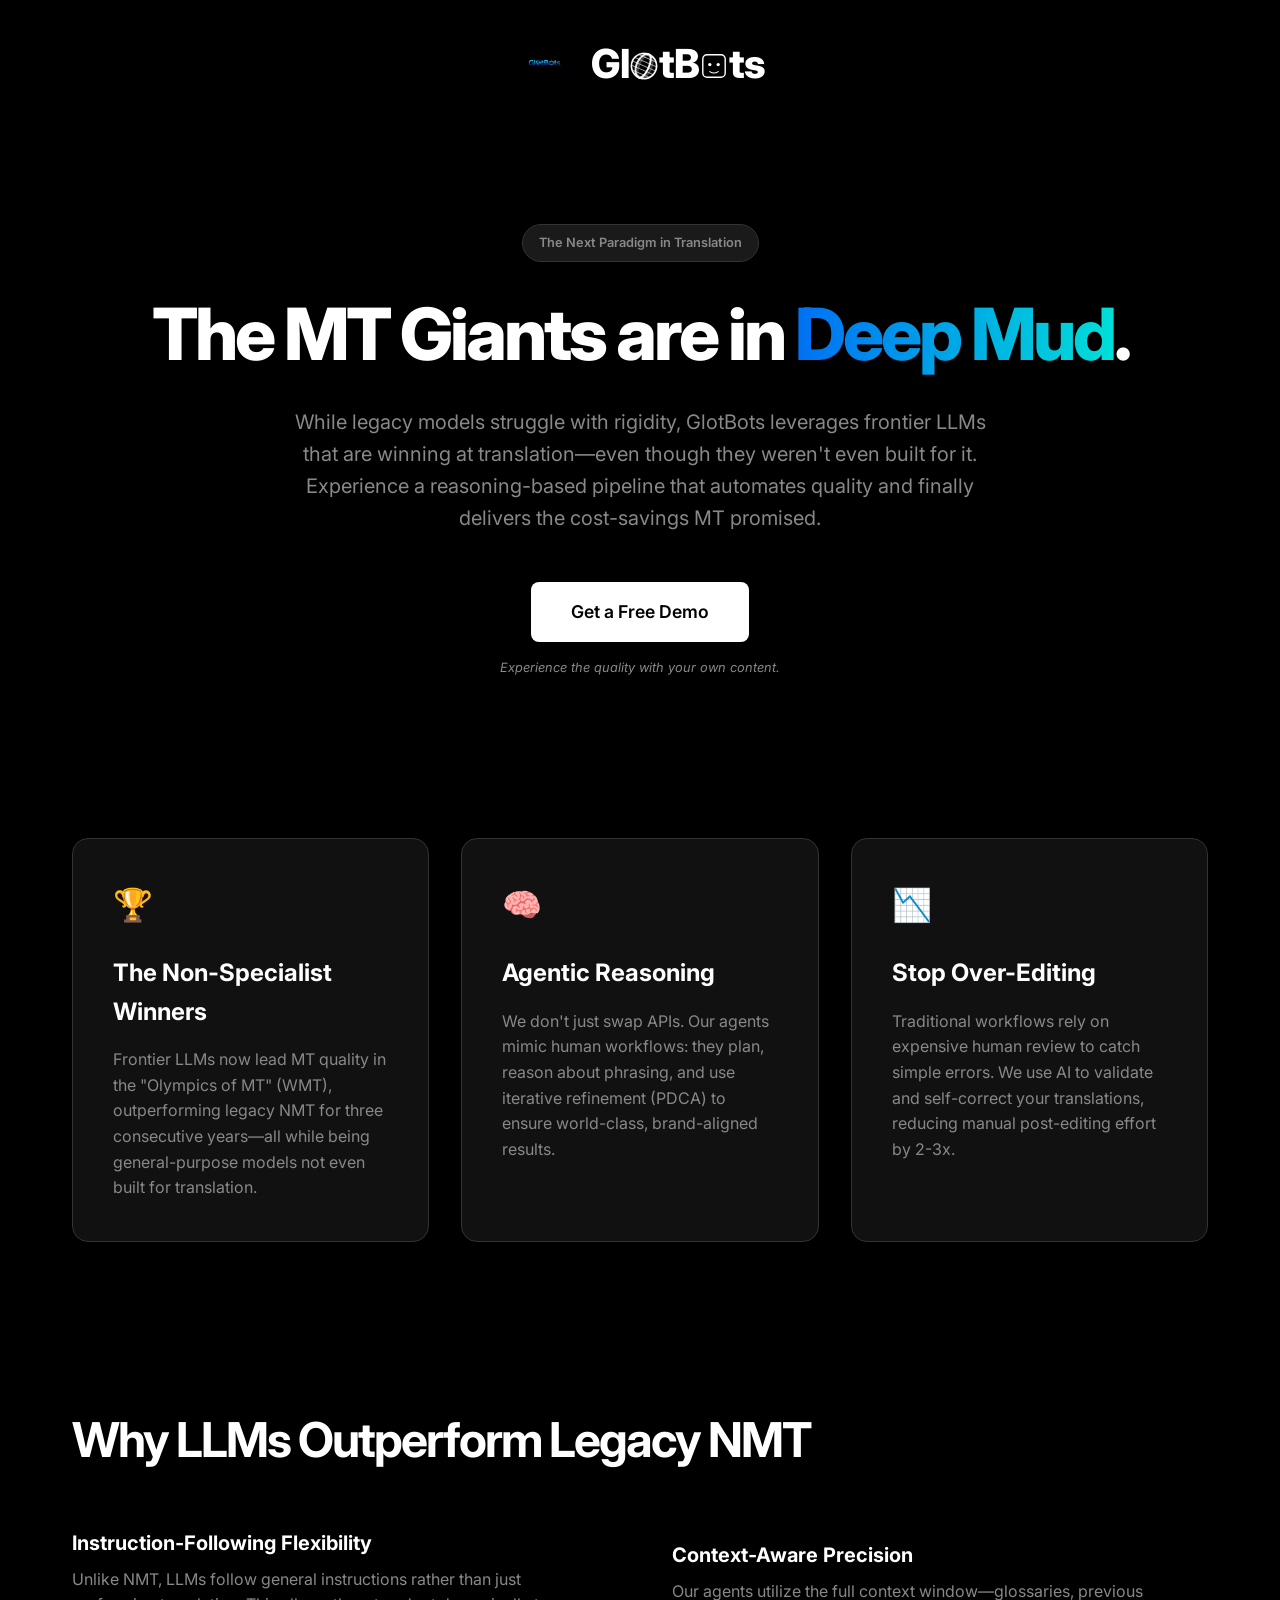
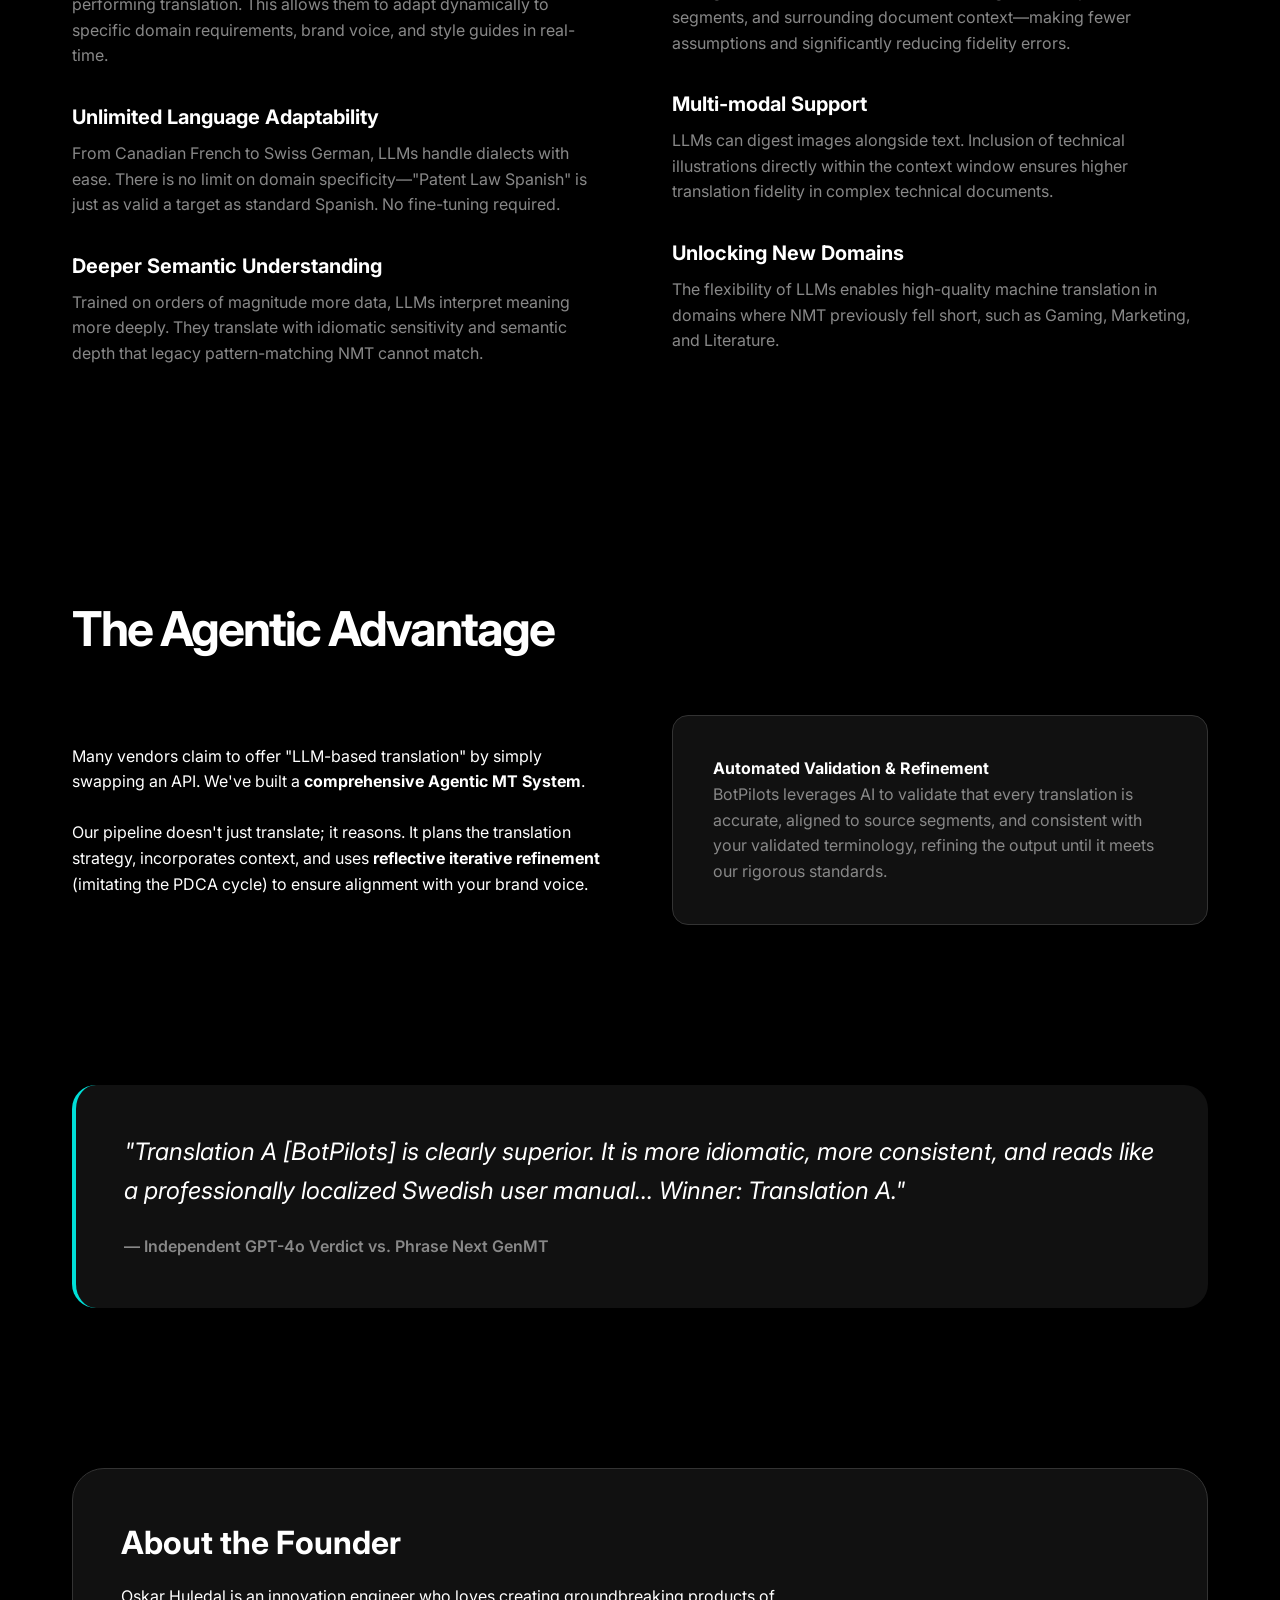
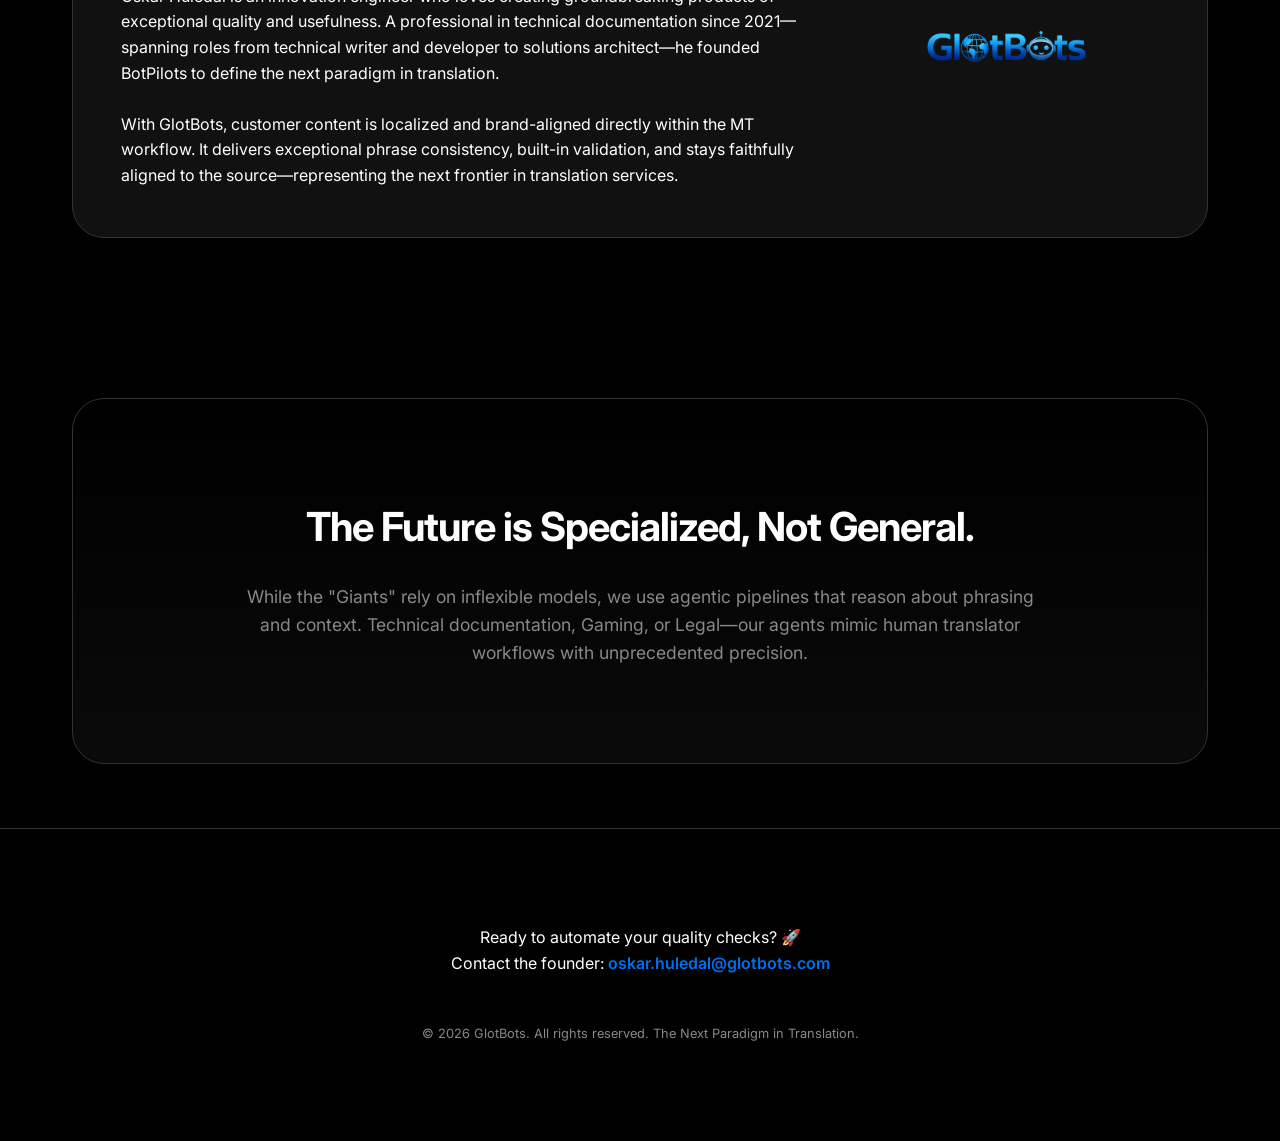
==== dev/index.html @ 7e3ceea9 "opacity to 0.25 on backside." ====
<!DOCTYPE html>
<html lang="en">
<head>
    <meta charset="UTF-8">
    <meta name="viewport" content="width=device-width, initial-scale=1.0">
    <title>GlotBots | The Translation Agent Platform</title>
    <link rel="stylesheet" href="css/style.css">
    <link rel="preconnect" href="https://fonts.googleapis.com">
    <link rel="preconnect" href="https://fonts.gstatic.com" crossorigin>
    <link href="https://fonts.googleapis.com/css2?family=Inter:wght@400;600;800&display=swap" rel="stylesheet">
    <script src="https://cdnjs.cloudflare.com/ajax/libs/gsap/3.12.2/gsap.min.js"></script>
</head>
<body>
    <header>
        <nav>
            <div class="logo">
                <img src="img/logo.png" alt="GlotBots Logo">
                <div class="logo-text">
                    <span>G</span><span>l</span><span class="globe-o"><svg viewBox="0 0 100 100"><circle cx="50" cy="50" r="45" fill="none" stroke="currentColor" stroke-width="5"/><g transform="rotate(23.5, 50, 50)"><path class="lat" d="M5 50 H95" fill="none" stroke="currentColor" stroke-width="2"/><path class="lat" d="M7 35 H93" fill="none" stroke="currentColor" stroke-width="2"/><path class="lat" d="M15 20 H85" fill="none" stroke="currentColor" stroke-width="2"/><path class="lat" d="M28 10 H72" fill="none" stroke="currentColor" stroke-width="2"/><path class="lat" d="M7 65 H93" fill="none" stroke="currentColor" stroke-width="2"/><path class="lat" d="M15 80 H85" fill="none" stroke="currentColor" stroke-width="2"/><path class="lat" d="M28 90 H72" fill="none" stroke="currentColor" stroke-width="2"/><path class="long-spin" fill="none" stroke="currentColor" stroke-width="2"/><path class="long-spin" fill="none" stroke="currentColor" stroke-width="2"/><path class="long-spin" fill="none" stroke="currentColor" stroke-width="2"/><path class="long-spin" fill="none" stroke="currentColor" stroke-width="2"/><path class="long-spin" fill="none" stroke="currentColor" stroke-width="2"/><path class="long-spin" fill="none" stroke="currentColor" stroke-width="2"/></g></svg></span><span>t</span><span>B</span><span class="robot-o"><svg viewBox="0 0 100 100"><rect x="10" y="10" width="80" height="80" rx="15" fill="none" stroke="currentColor" stroke-width="5"/><circle class="eye" cx="35" cy="45" r="6" fill="currentColor"/><circle class="eye" cx="65" cy="45" r="6" fill="currentColor"/><path d="M35 70 Q50 80 65 70" fill="none" stroke="currentColor" stroke-width="4" stroke-linecap="round"/></svg></span><span>t</span><span>s</span>
                </div>
            </div>
        </nav>
    </header>

    <main>
        <section class="hero">
            <div class="badge">The Next Paradigm in Translation</div>
            <h1>The MT Giants are in <span class="highlight">Deep Mud</span>.</h1>
            <p class="subtitle">While legacy models struggle with rigidity, GlotBots leverages frontier LLMs that are winning at translation—even though they weren't even built for it. Experience a reasoning-based pipeline that automates quality and finally delivers the cost-savings MT promised.</p>
            
            <div class="cta-container">
                <a href="mailto:oskar.huledal@glotbots.com" class="cta-button">Get a Free Demo</a>
                <p class="cta-hint">Experience the quality with your own content.</p>
            </div>
        </section>

        <section class="features">
            <div class="feature-card">
                <div class="icon">🏆</div>
                <h3>The Non-Specialist Winners</h3>
                <p>Frontier LLMs now lead MT quality in the "Olympics of MT" (WMT), outperforming legacy NMT for three consecutive years—all while being general-purpose models not even built for translation.</p>
            </div>
            <div class="feature-card">
                <div class="icon">🧠</div>
                <h3>Agentic Reasoning</h3>
                <p>We don't just swap APIs. Our agents mimic human workflows: they plan, reason about phrasing, and use iterative refinement (PDCA) to ensure world-class, brand-aligned results.</p>
            </div>
            <div class="feature-card">
                <div class="icon">📉</div>
                <h3>Stop Over-Editing</h3>
                <p>Traditional workflows rely on expensive human review to catch simple errors. We use AI to validate and self-correct your translations, reducing manual post-editing effort by 2-3x.</p>
            </div>
        </section>

        <section class="content-section">
            <h2>Why LLMs Outperform Legacy NMT</h2>
            <div class="grid-2">
                <div class="list-items">
                    <div class="list-item">
                        <h4>Instruction-Following Flexibility</h4>
                        <p>Unlike NMT, LLMs follow general instructions rather than just performing translation. This allows them to adapt dynamically to specific domain requirements, brand voice, and style guides in real-time.</p>
                    </div>
                    <div class="list-item">
                        <h4>Unlimited Language Adaptability</h4>
                        <p>From Canadian French to Swiss German, LLMs handle dialects with ease. There is no limit on domain specificity—"Patent Law Spanish" is just as valid a target as standard Spanish. No fine-tuning required.</p>
                    </div>
                    <div class="list-item">
                        <h4>Deeper Semantic Understanding</h4>
                        <p>Trained on orders of magnitude more data, LLMs interpret meaning more deeply. They translate with idiomatic sensitivity and semantic depth that legacy pattern-matching NMT cannot match.</p>
                    </div>
                </div>
                <div class="list-items">
                    <div class="list-item">
                        <h4>Context-Aware Precision</h4>
                        <p>Our agents utilize the full context window—glossaries, previous segments, and surrounding document context—making fewer assumptions and significantly reducing fidelity errors.</p>
                    </div>
                    <div class="list-item">
                        <h4>Multi-modal Support</h4>
                        <p>LLMs can digest images alongside text. Inclusion of technical illustrations directly within the context window ensures higher translation fidelity in complex technical documents.</p>
                    </div>
                    <div class="list-item">
                        <h4>Unlocking New Domains</h4>
                        <p>The flexibility of LLMs enables high-quality machine translation in domains where NMT previously fell short, such as Gaming, Marketing, and Literature.</p>
                    </div>
                </div>
            </div>
        </section>

        <section class="content-section">
            <h2>The Agentic Advantage</h2>
            <div class="grid-2">
                <div>
                    <p>Many vendors claim to offer "LLM-based translation" by simply swapping an API. We've built a <strong>comprehensive Agentic MT System</strong>.</p>
                    <br>
                    <p>Our pipeline doesn't just translate; it reasons. It plans the translation strategy, incorporates context, and uses <strong>reflective iterative refinement</strong> (imitating the PDCA cycle) to ensure alignment with your brand voice.</p>
                </div>
                <div class="feature-card">
                    <h4>Automated Validation & Refinement</h4>
                    <p>BotPilots leverages AI to validate that every translation is accurate, aligned to source segments, and consistent with your validated terminology, refining the output until it meets our rigorous standards.</p>
                </div>
            </div>
        </section>

        <div class="testimonial">
            <blockquote>
                "Translation A [BotPilots] is clearly superior. It is more idiomatic, more consistent, and reads like a professionally localized Swedish user manual... Winner: Translation A."
            </blockquote>
            <cite>— Independent GPT-4o Verdict vs. Phrase Next GenMT</cite>
        </div>

        <section class="content-section">
            <div class="about-founder">
                <div class="content">
                    <h3>About the Founder</h3>
                    <p>Oskar Huledal is an innovation engineer who loves creating groundbreaking products of exceptional quality and usefulness. A professional in technical documentation since 2021—spanning roles from technical writer and developer to solutions architect—he founded BotPilots to define the next paradigm in translation.</p>
                    <br>
                    <p>With GlotBots, customer content is localized and brand-aligned directly within the MT workflow. It delivers exceptional phrase consistency, built-in validation, and stays faithfully aligned to the source—representing the next frontier in translation services.</p>
                </div>
                <img src="img/Glotbots.png" alt="GlotBots" style="width: 300px; height: auto; border-radius: 1rem;">
            </div>
        </section>

        <section class="sass-section">
            <h2>The Future is Specialized, Not General.</h2>
            <p>While the "Giants" rely on inflexible models, we use agentic pipelines that reason about phrasing and context. Technical documentation, Gaming, or Legal—our agents mimic human translator workflows with unprecedented precision.</p>
        </section>
    </main>

    <footer>
        <p>Ready to automate your quality checks? 🚀</p>
        <p>Contact the founder: <a href="mailto:oskar.huledal@glotbots.com">oskar.huledal@glotbots.com</a></p>
        <div class="copyright">© 2026 GlotBots. All rights reserved. The Next Paradigm in Translation.</div>
    </footer>

    <script>
        document.addEventListener('DOMContentLoaded', () => {
            // Globe Animation (Spinning effect)
            const longs = document.querySelectorAll('.long-spin');
            
            // Configuration
            const duration = 6; // Slower rotation
            const radius = 45;
            const center = 50;
            
            longs.forEach((el, i) => {
                const startAngle = i * (360 / longs.length); // Distribute evenly
                
                // Animate a proxy object
                const proxy = { angle: startAngle };
                
                gsap.to(proxy, {
                    angle: startAngle + 360,
                    duration: duration,
                    repeat: -1,
                    ease: "none",
                    onUpdate: () => {
                        const rad = proxy.angle * (Math.PI / 180);
                        const sin = Math.sin(rad);
                        const cos = Math.cos(rad);
                        
                        // Width of the ellipse at this angle
                        const rx = Math.abs(radius * sin);
                        
                        // Update path using Arc command
                        // M 50 5 (Top Pole)
                        // A rx 45 0 0 [sweep] 50 95 (Bottom Pole)
                        // sweep: 1 if curving right (sin > 0), 0 if curving left (sin < 0)
                        const sweep = sin >= 0 ? 1 : 0;
                        el.setAttribute("d", `M 50 5 A ${rx} 45 0 0 ${sweep} 50 95`);
                        
                        // Opacity Logic
                        // Front face: cos > 0 (Left to Right) -> Bright
                        // Back face: cos < 0 (Right to Left) -> Faded/Invisible
                        if (cos > 0) {
                            // Moving Left to Right (Front)
                            // Fade edges: sin=1 (edge) -> opacity 0
                            // Center: sin=0 -> opacity 1
                            // We can use cos directly for opacity sine cos is 1 at center and 0 at edges
                            el.style.opacity = Math.pow(cos, 0.5); // Smooth fade
                        } else {
                            // Moving Right to Left (Back)
                            el.style.opacity = 0.25;
                        }
                    }
                });
            });

            // Robot Eye Tracking
            const robot = document.querySelector('.robot-o');
            const eyes = document.querySelectorAll('.robot-o .eye');
            
            // Create quick setters for performance
            const xSetters = Array.from(eyes).map(eye => gsap.quickTo(eye, "x", {duration: 0.4, ease: "power3"}));
            const ySetters = Array.from(eyes).map(eye => gsap.quickTo(eye, "y", {duration: 0.4, ease: "power3"}));

            window.addEventListener('mousemove', (e) => {
                if (!robot) return;
                
                const rect = robot.getBoundingClientRect();
                const faceCenterX = rect.left + rect.width / 2;
                const faceCenterY = rect.top + rect.height / 2;
                
                // Calculate angle from center of face
                const angle = Math.atan2(e.clientY - faceCenterY, e.clientX - faceCenterX);
                
                // Calculate distance from center of face, clamped
                // The max movement radius for eyes within the sockets
                const maxRadius = 4; 
                const distRaw = Math.hypot(e.clientX - faceCenterX, e.clientY - faceCenterY);
                // Smooth falloff for distance
                const distance = Math.min(maxRadius, distRaw / 15);
                
                // Calculate shared offset for both eyes (parallel gaze)
                const moveX = Math.cos(angle) * distance;
                const moveY = Math.sin(angle) * distance;

                // Apply to both eyes
                xSetters.forEach(setX => setX(moveX));
                ySetters.forEach(setY => setY(moveY));
            });
        });
    </script>
</body>
</html>
---- dev/css/style.css ----
:root {
    --primary: #0070f3;
    --primary-dark: #0051af;
    --background: #000000;
    --text: #ffffff;
    --text-muted: #888888;
    --highlight: #00dfd8;
    --card-bg: #111111;
    --border: #333333;
}

* {
    margin: 0;
    padding: 0;
    box-sizing: border-box;
}

body {
    font-family: 'Inter', -apple-system, BlinkMacSystemFont, "Segoe UI", Roboto, sans-serif;
    background-color: var(--background);
    color: var(--text);
    line-height: 1.6;
    overflow-x: hidden;
}

header {
    padding: 2rem;
    max-width: 1200px;
    margin: 0 auto;
}

nav {
    display: flex;
    justify-content: center;
    align-items: center;
}

.logo {
    display: flex;
    align-items: center;
    gap: 1rem;
    font-size: 2.5rem;
    font-weight: 800;
    letter-spacing: -1px;
}

.logo-text {
    display: flex;
    align-items: baseline;
}

.globe-o, .robot-o {
    display: inline-flex;
    width: 0.7em;
    height: 0.7em;
    margin: 0 0.025em;
    position: relative;
    top: 0.05em; /* Nudge down to sit on baseline */
}

.long-spin {
    vector-effect: non-scaling-stroke;
}

.globe-o svg, .robot-o svg {
    width: 100%;
    height: 100%;
}

.logo img {
    height: 40px;
    width: auto;
}

main {
    max-width: 1200px;
    margin: 0 auto;
    padding: 0 2rem;
}

.hero {
    text-align: center;
    padding: 6rem 0;
    display: flex;
    flex-direction: column;
    align-items: center;
}

.badge {
    background: rgba(255, 255, 255, 0.1);
    padding: 0.5rem 1rem;
    border-radius: 2rem;
    font-size: 0.8rem;
    font-weight: 600;
    margin-bottom: 2rem;
    border: 1px solid var(--border);
    color: var(--text-muted);
}

h1 {
    font-size: 4.5rem;
    font-weight: 800;
    line-height: 1.1;
    margin-bottom: 2rem;
    letter-spacing: -3px;
}

.highlight {
    background: linear-gradient(to right, var(--primary), var(--highlight));
    -webkit-background-clip: text;
    -webkit-text-fill-color: transparent;
}

.subtitle {
    font-size: 1.25rem;
    color: var(--text-muted);
    max-width: 700px;
    margin-bottom: 3rem;
}

.cta-container {
    display: flex;
    flex-direction: column;
    align-items: center;
    gap: 1rem;
}

.cta-button {
    background-color: var(--text);
    color: var(--background);
    padding: 1rem 2.5rem;
    border-radius: 0.5rem;
    font-weight: 600;
    text-decoration: none;
    font-size: 1.1rem;
    transition: transform 0.2s, background-color 0.2s;
}

.cta-button:hover {
    transform: translateY(-2px);
    background-color: var(--highlight);
}

.cta-hint {
    font-size: 0.8rem;
    color: var(--text-muted);
    font-style: italic;
}

.features {
    display: grid;
    grid-template-columns: repeat(auto-fit, minmax(300px, 1fr));
    gap: 2rem;
    padding: 4rem 0;
}

.feature-card {
    background: var(--card-bg);
    padding: 2.5rem;
    border-radius: 1rem;
    border: 1px solid var(--border);
    transition: border-color 0.3s;
}

.feature-card:hover {
    border-color: var(--primary);
}

.feature-card .icon {
    font-size: 2rem;
    margin-bottom: 1.5rem;
}

.feature-card h3 {
    font-size: 1.5rem;
    margin-bottom: 1rem;
}

.feature-card p {
    color: var(--text-muted);
}

.sass-section {
    text-align: center;
    padding: 6rem 2rem;
    background: linear-gradient(180deg, var(--background) 0%, #0a0a0a 100%);
    border-radius: 2rem;
    border: 1px solid var(--border);
    margin: 4rem 0;
}

.sass-section h2 {
    font-size: 2.5rem;
    margin-bottom: 1.5rem;
    letter-spacing: -1px;
}

.sass-section p {
    font-size: 1.1rem;
    color: var(--text-muted);
    max-width: 800px;
    margin: 0 auto;
}

footer {
    text-align: center;
    padding: 6rem 2rem;
    border-top: 1px solid var(--border);
}

footer a {
    color: var(--primary);
    text-decoration: none;
    font-weight: 600;
}

footer a:hover {
    text-decoration: underline;
}

.copyright {
    margin-top: 3rem;
    font-size: 0.8rem;
    color: var(--text-muted);
}

.content-section {
    padding: 6rem 0;
}

.content-section h2 {
    font-size: 3rem;
    margin-bottom: 3rem;
    letter-spacing: -2px;
}

.grid-2 {
    display: grid;
    grid-template-columns: 1fr 1fr;
    gap: 4rem;
    align-items: center;
}

.list-item {
    margin-bottom: 2rem;
}

.list-item h4 {
    font-size: 1.25rem;
    margin-bottom: 0.5rem;
    color: var(--text);
}

.list-item p {
    color: var(--text-muted);
}

.testimonial {
    background: var(--card-bg);
    padding: 3rem;
    border-radius: 1.5rem;
    border-left: 4px solid var(--highlight);
    margin: 4rem 0;
}

.testimonial blockquote {
    font-size: 1.5rem;
    font-style: italic;
    margin-bottom: 1.5rem;
}

.testimonial cite {
    font-style: normal;
    font-weight: 600;
    color: var(--text-muted);
}

.about-founder {
    display: flex;
    gap: 3rem;
    align-items: center;
    background: var(--card-bg);
    padding: 3rem;
    border-radius: 2rem;
    border: 1px solid var(--border);
}

.about-founder .content {
    flex: 1;
}

.about-founder h3 {
    font-size: 2rem;
    margin-bottom: 1rem;
}

@media (max-width: 768px) {
    h1 {
        font-size: 2.5rem;
        letter-spacing: -1px;
    }
    
    .hero {
        padding: 4rem 0;
    }
    
    .feature-card {
        padding: 1.5rem;
    }

    .grid-2, .about-founder {
        display: flex;
        flex-direction: column;
        gap: 2rem;
    }

    .content-section h2 {
        font-size: 2rem;
    }
}
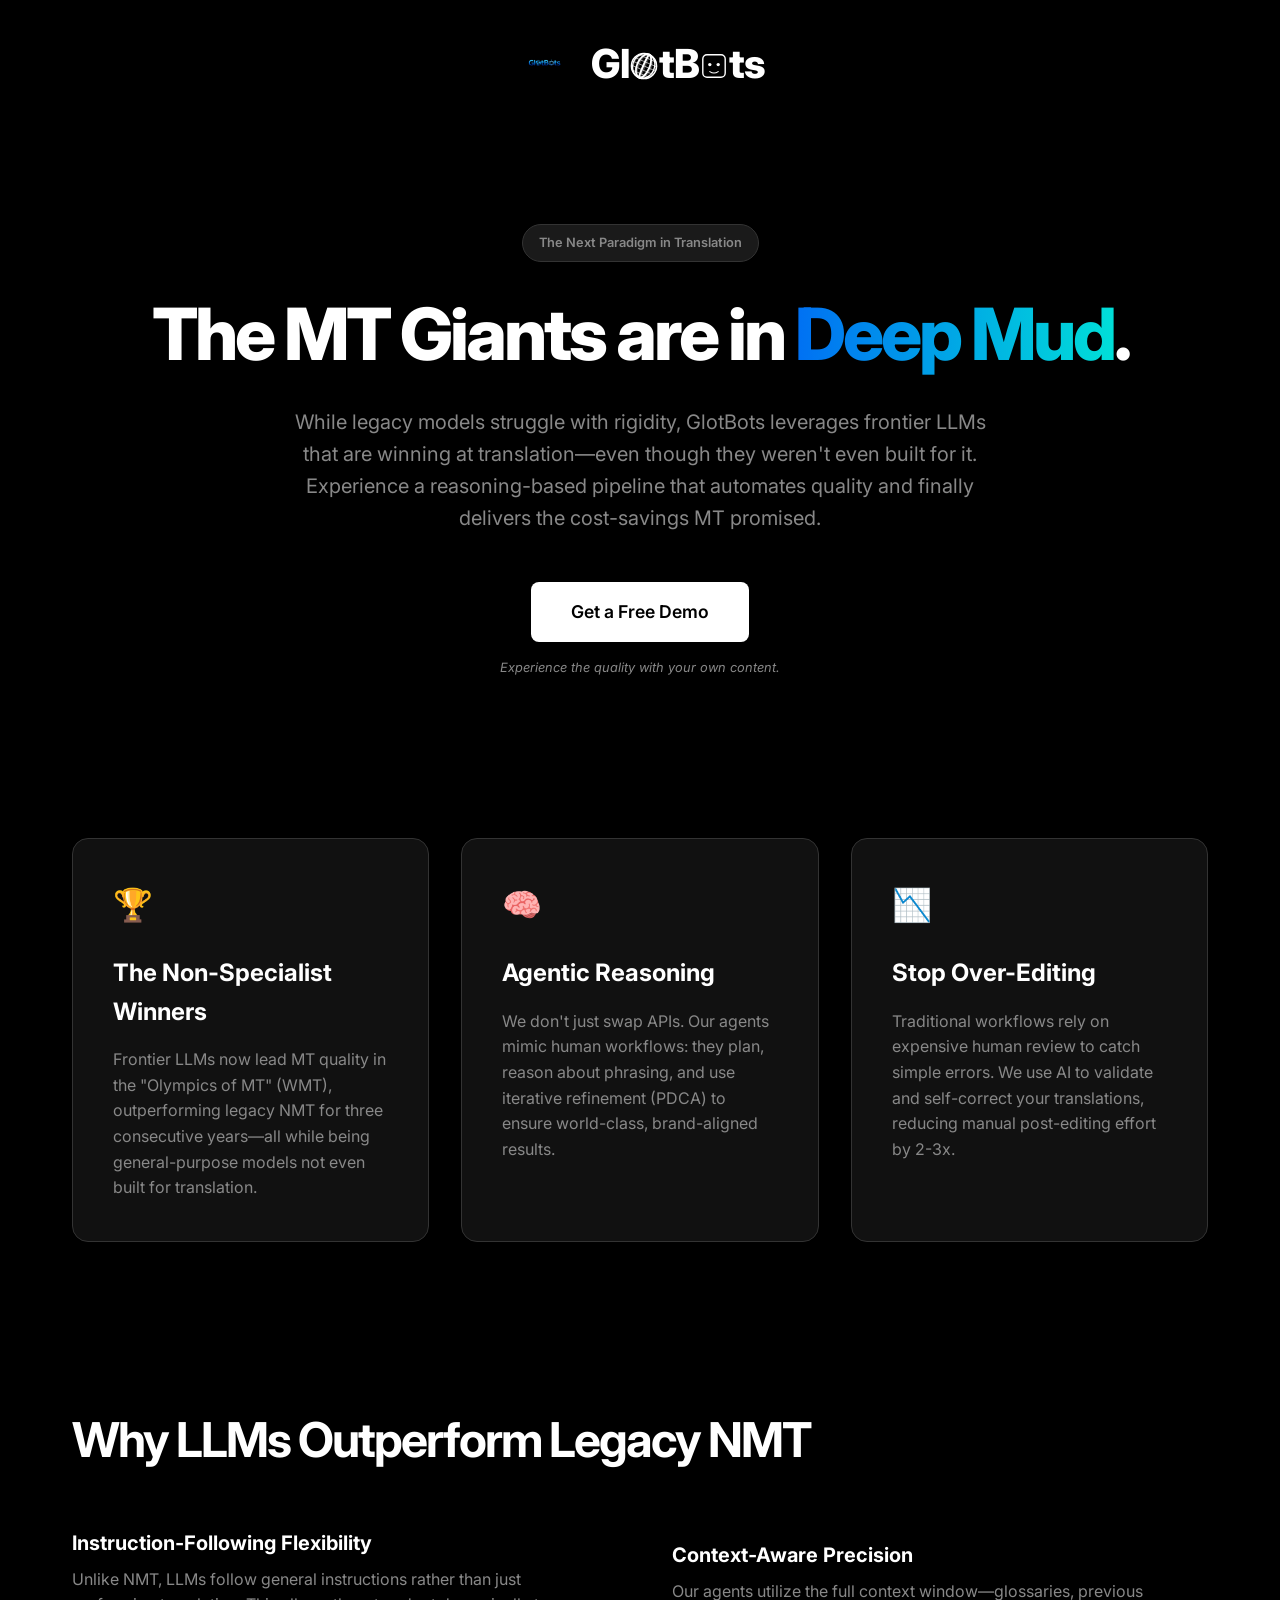
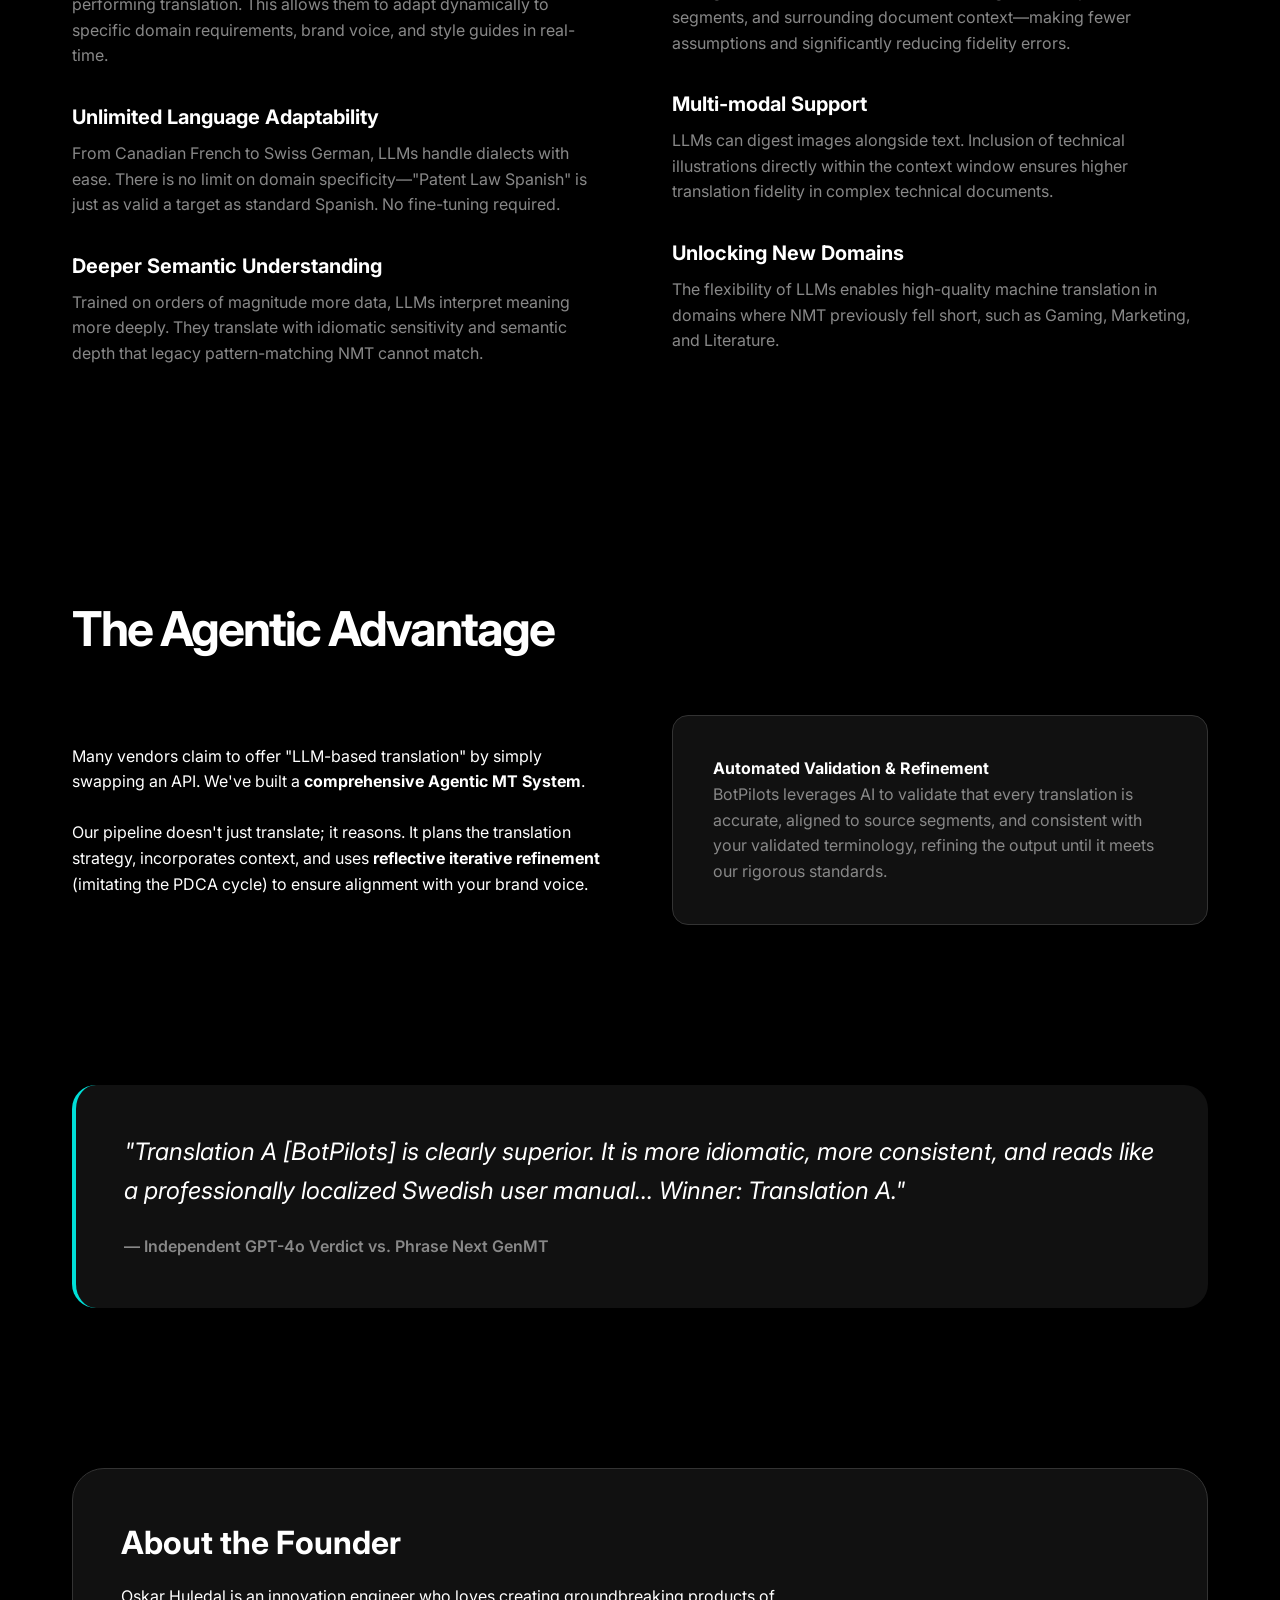
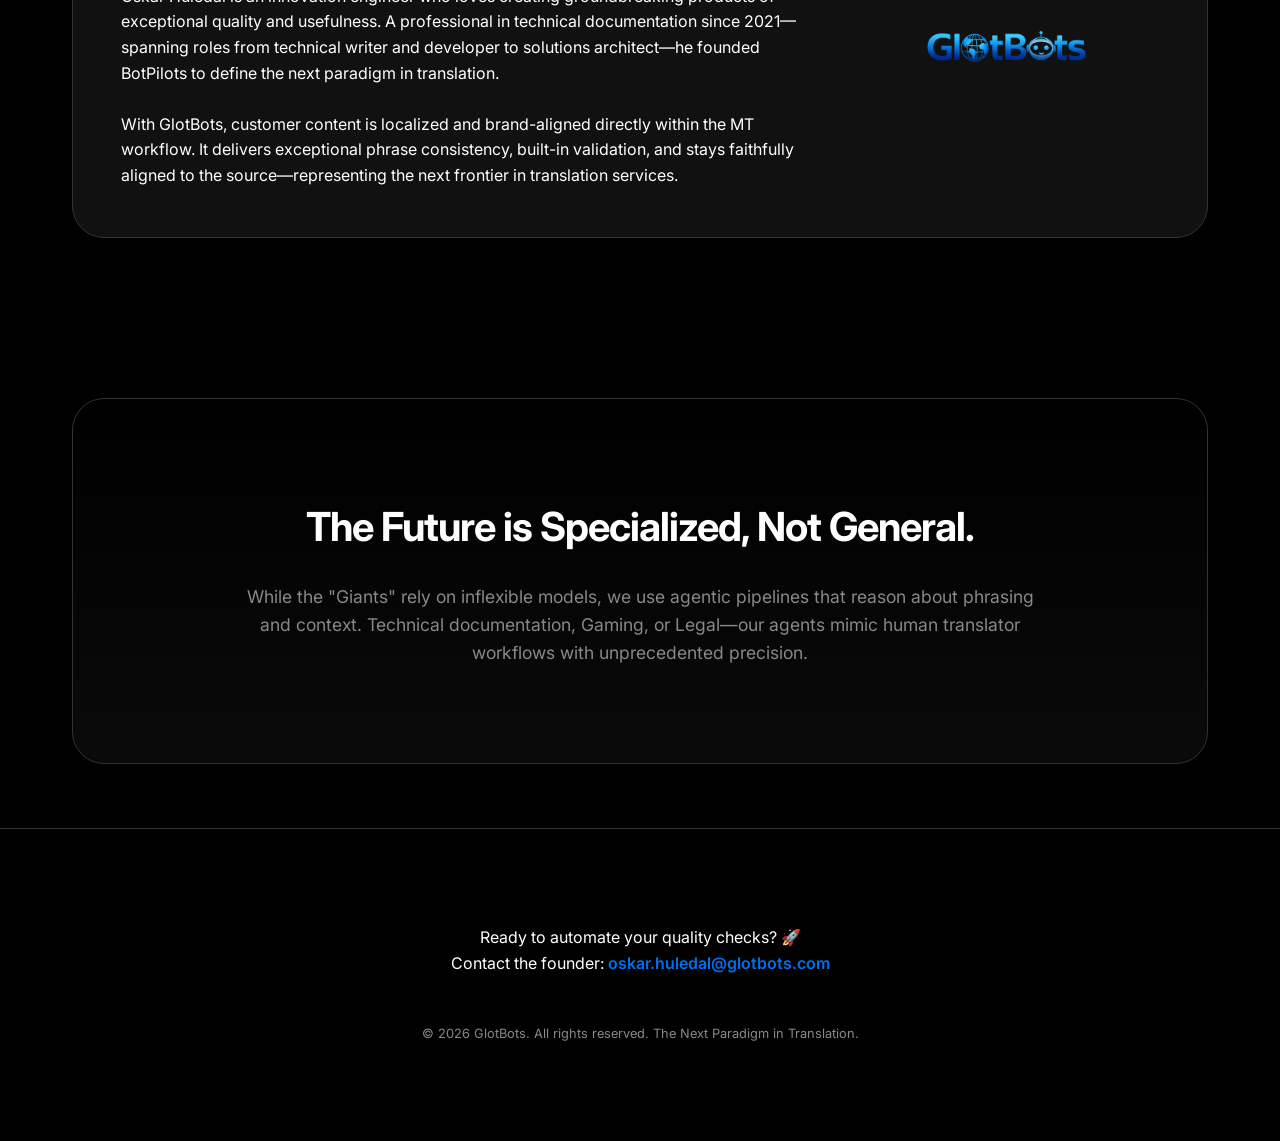
==== commit 8ea599f2: "Enhance globe logo with dynamic stroke width and more longitude lines - Increased longitude lines fr" ====
--- a/dev/index.html
+++ b/dev/index.html
@@ -16,7 +16,7 @@
             <div class="logo">
                 <img src="img/logo.png" alt="GlotBots Logo">
                 <div class="logo-text">
-                    <span>G</span><span>l</span><span class="globe-o"><svg viewBox="0 0 100 100"><circle cx="50" cy="50" r="45" fill="none" stroke="currentColor" stroke-width="5"/><g transform="rotate(23.5, 50, 50)"><path class="lat" d="M5 50 H95" fill="none" stroke="currentColor" stroke-width="2"/><path class="lat" d="M7 35 H93" fill="none" stroke="currentColor" stroke-width="2"/><path class="lat" d="M15 20 H85" fill="none" stroke="currentColor" stroke-width="2"/><path class="lat" d="M28 10 H72" fill="none" stroke="currentColor" stroke-width="2"/><path class="lat" d="M7 65 H93" fill="none" stroke="currentColor" stroke-width="2"/><path class="lat" d="M15 80 H85" fill="none" stroke="currentColor" stroke-width="2"/><path class="lat" d="M28 90 H72" fill="none" stroke="currentColor" stroke-width="2"/><path class="long-spin" fill="none" stroke="currentColor" stroke-width="2"/><path class="long-spin" fill="none" stroke="currentColor" stroke-width="2"/><path class="long-spin" fill="none" stroke="currentColor" stroke-width="2"/><path class="long-spin" fill="none" stroke="currentColor" stroke-width="2"/><path class="long-spin" fill="none" stroke="currentColor" stroke-width="2"/><path class="long-spin" fill="none" stroke="currentColor" stroke-width="2"/></g></svg></span><span>t</span><span>B</span><span class="robot-o"><svg viewBox="0 0 100 100"><rect x="10" y="10" width="80" height="80" rx="15" fill="none" stroke="currentColor" stroke-width="5"/><circle class="eye" cx="35" cy="45" r="6" fill="currentColor"/><circle class="eye" cx="65" cy="45" r="6" fill="currentColor"/><path d="M35 70 Q50 80 65 70" fill="none" stroke="currentColor" stroke-width="4" stroke-linecap="round"/></svg></span><span>t</span><span>s</span>
+                    <span>G</span><span>l</span><span class="globe-o"><svg viewBox="0 0 100 100"><circle cx="50" cy="50" r="45" fill="none" stroke="currentColor" stroke-width="5"/><g transform="rotate(23.5, 50, 50)"><path class="lat" d="M5 50 H95" fill="none" stroke="currentColor" stroke-width="2"/><path class="lat" d="M7 35 H93" fill="none" stroke="currentColor" stroke-width="2"/><path class="lat" d="M15 20 H85" fill="none" stroke="currentColor" stroke-width="2"/><path class="lat" d="M28 10 H72" fill="none" stroke="currentColor" stroke-width="2"/><path class="lat" d="M7 65 H93" fill="none" stroke="currentColor" stroke-width="2"/><path class="lat" d="M15 80 H85" fill="none" stroke="currentColor" stroke-width="2"/><path class="lat" d="M28 90 H72" fill="none" stroke="currentColor" stroke-width="2"/><path class="long-spin" fill="none" stroke="currentColor" stroke-width="2"/><path class="long-spin" fill="none" stroke="currentColor" stroke-width="2"/><path class="long-spin" fill="none" stroke="currentColor" stroke-width="2"/><path class="long-spin" fill="none" stroke="currentColor" stroke-width="2"/><path class="long-spin" fill="none" stroke="currentColor" stroke-width="2"/><path class="long-spin" fill="none" stroke="currentColor" stroke-width="2"/><path class="long-spin" fill="none" stroke="currentColor" stroke-width="2"/><path class="long-spin" fill="none" stroke="currentColor" stroke-width="2"/><path class="long-spin" fill="none" stroke="currentColor" stroke-width="2"/><path class="long-spin" fill="none" stroke="currentColor" stroke-width="2"/><path class="long-spin" fill="none" stroke="currentColor" stroke-width="2"/><path class="long-spin" fill="none" stroke="currentColor" stroke-width="2"/></g></svg></span><span>t</span><span>B</span><span class="robot-o"><svg viewBox="0 0 100 100"><rect x="10" y="10" width="80" height="80" rx="15" fill="none" stroke="currentColor" stroke-width="5"/><circle class="eye" cx="35" cy="45" r="6" fill="currentColor"/><circle class="eye" cx="65" cy="45" r="6" fill="currentColor"/><path d="M35 70 Q50 80 65 70" fill="none" stroke="currentColor" stroke-width="4" stroke-linecap="round"/></svg></span><span>t</span><span>s</span>
                 </div>
             </div>
         </nav>
@@ -171,12 +171,17 @@
                         // Opacity Logic
                         // Front face: cos > 0 (Left to Right) -> Bright
                         // Back face: cos < 0 (Right to Left) -> Faded/Invisible
+                        
+                        // Line Thickness Logic
+                        // Thinner at edges (cos near 0), thicker at center (cos near 1)
+                        // Base width varies from 0.5 to 2
+                        const absCos = Math.abs(cos);
+                        const strokeWidth = 0.5 + 1.5 * absCos;
+                        el.setAttribute("stroke-width", strokeWidth);
+                        
                         if (cos > 0) {
                             // Moving Left to Right (Front)
-                            // Fade edges: sin=1 (edge) -> opacity 0
-                            // Center: sin=0 -> opacity 1
-                            // We can use cos directly for opacity sine cos is 1 at center and 0 at edges
-                            el.style.opacity = Math.pow(cos, 0.5); // Smooth fade
+                            el.style.opacity = 1; 
                         } else {
                             // Moving Right to Left (Back)
                             el.style.opacity = 0.25;
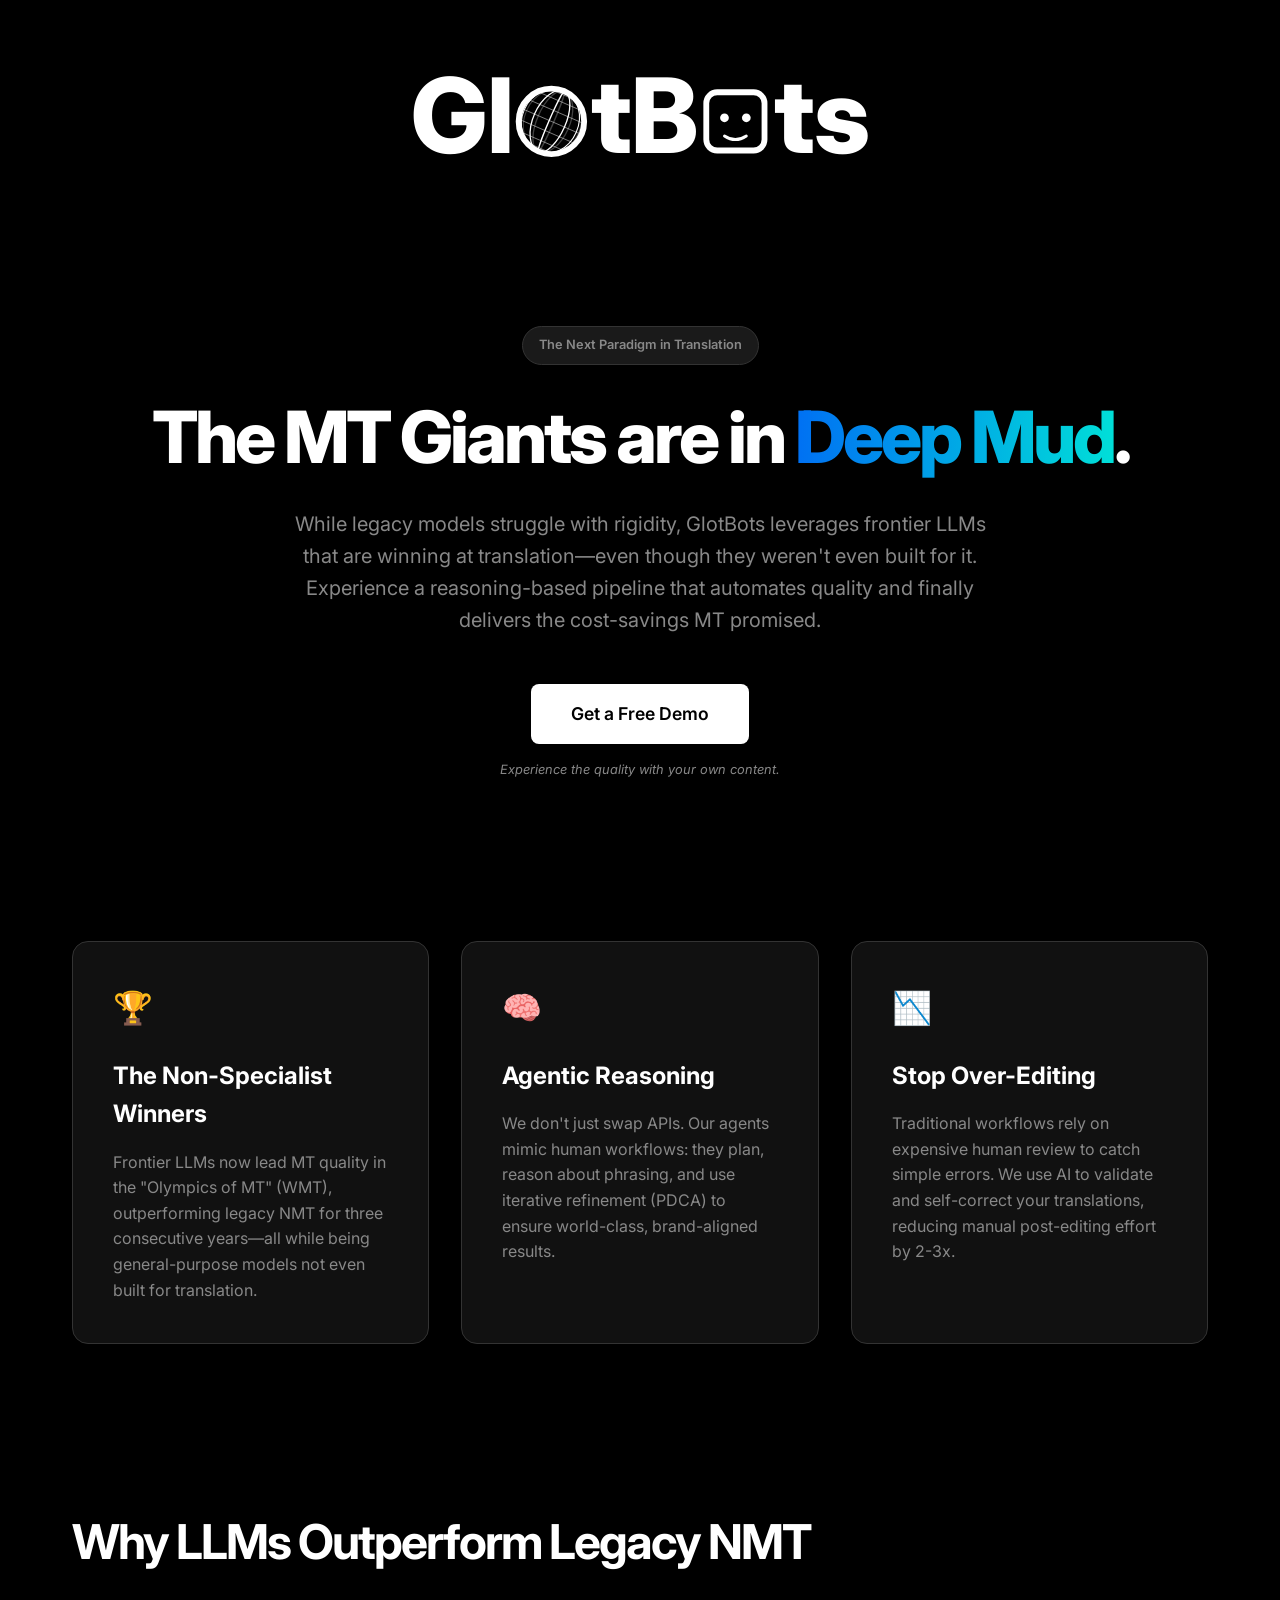
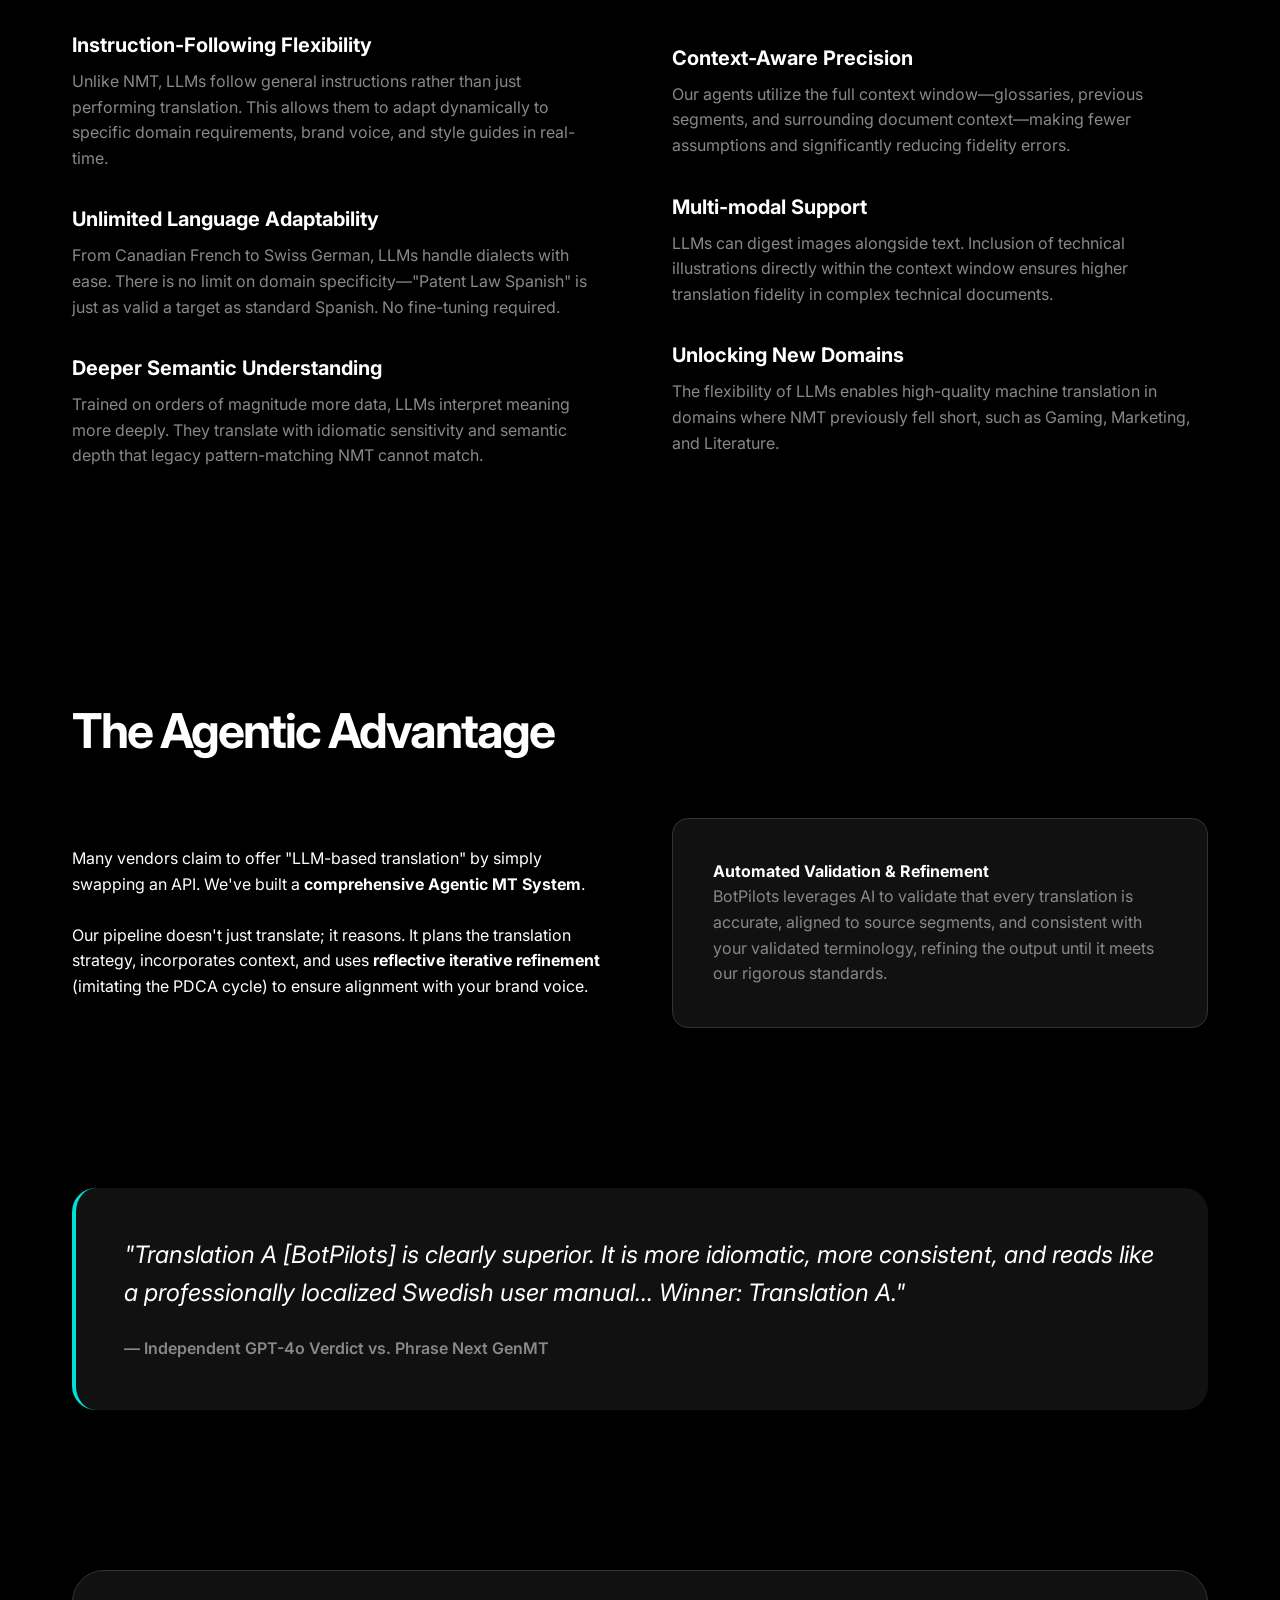
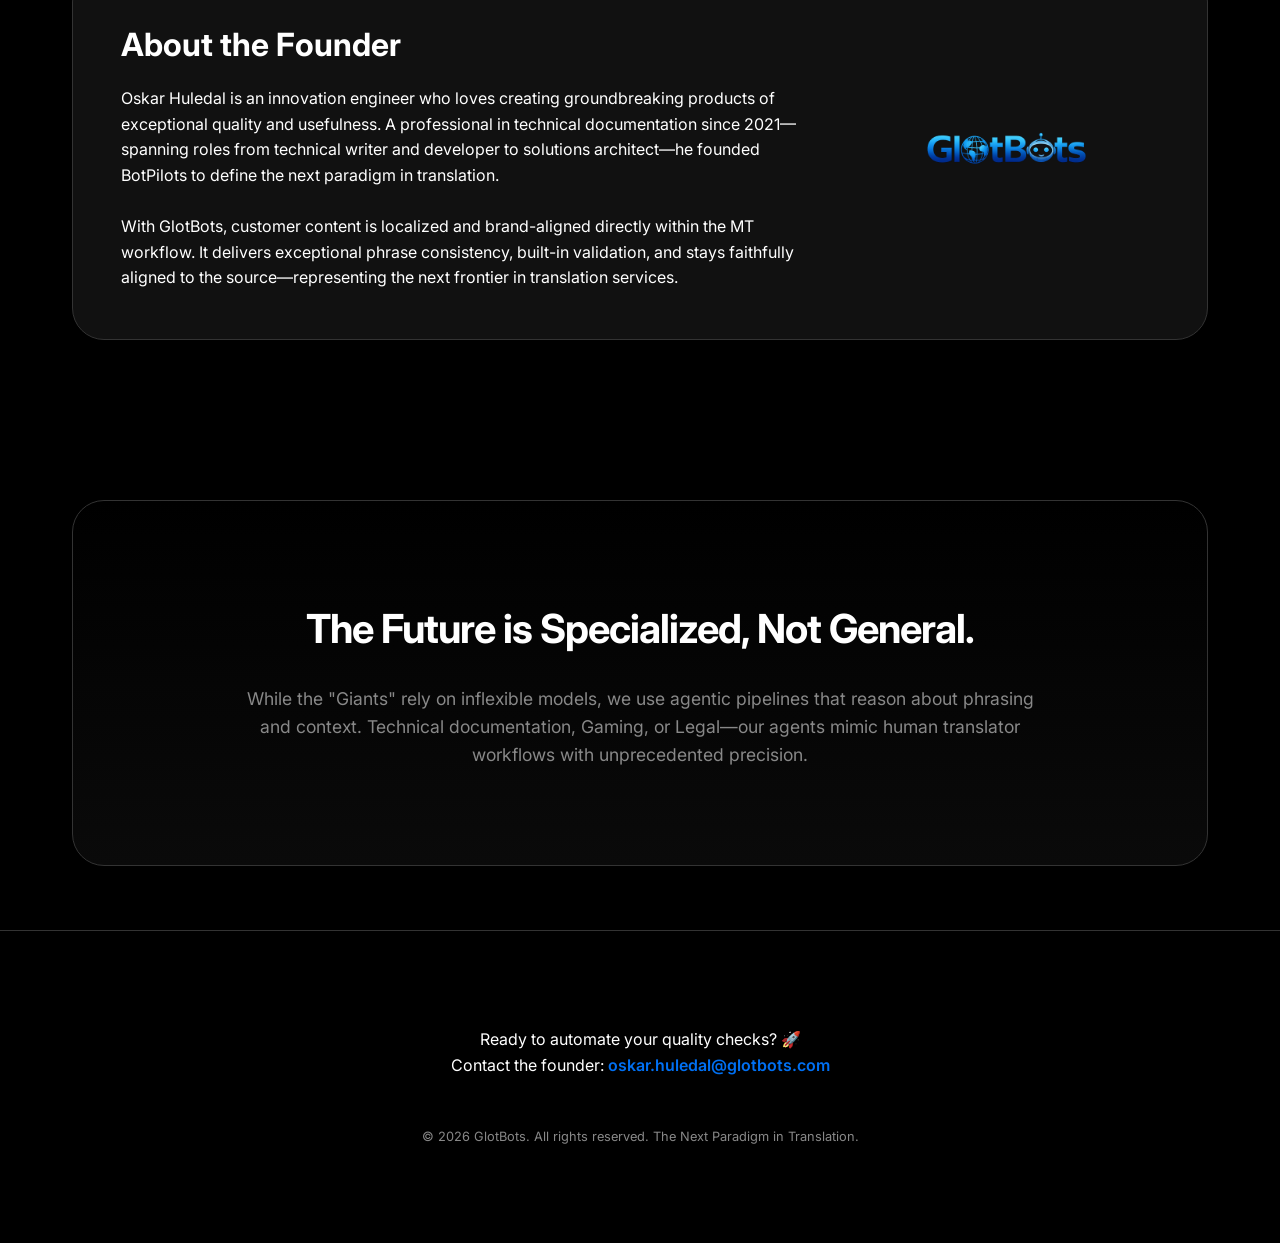
==== commit e04974a1: "More edits." ====
--- a/dev/index.html
+++ b/dev/index.html
@@ -14,9 +14,8 @@
     <header>
         <nav>
             <div class="logo">
-                <img src="img/logo.png" alt="GlotBots Logo">
                 <div class="logo-text">
-                    <span>G</span><span>l</span><span class="globe-o"><svg viewBox="0 0 100 100"><circle cx="50" cy="50" r="45" fill="none" stroke="currentColor" stroke-width="5"/><g transform="rotate(23.5, 50, 50)"><path class="lat" d="M5 50 H95" fill="none" stroke="currentColor" stroke-width="2"/><path class="lat" d="M7 35 H93" fill="none" stroke="currentColor" stroke-width="2"/><path class="lat" d="M15 20 H85" fill="none" stroke="currentColor" stroke-width="2"/><path class="lat" d="M28 10 H72" fill="none" stroke="currentColor" stroke-width="2"/><path class="lat" d="M7 65 H93" fill="none" stroke="currentColor" stroke-width="2"/><path class="lat" d="M15 80 H85" fill="none" stroke="currentColor" stroke-width="2"/><path class="lat" d="M28 90 H72" fill="none" stroke="currentColor" stroke-width="2"/><path class="long-spin" fill="none" stroke="currentColor" stroke-width="2"/><path class="long-spin" fill="none" stroke="currentColor" stroke-width="2"/><path class="long-spin" fill="none" stroke="currentColor" stroke-width="2"/><path class="long-spin" fill="none" stroke="currentColor" stroke-width="2"/><path class="long-spin" fill="none" stroke="currentColor" stroke-width="2"/><path class="long-spin" fill="none" stroke="currentColor" stroke-width="2"/><path class="long-spin" fill="none" stroke="currentColor" stroke-width="2"/><path class="long-spin" fill="none" stroke="currentColor" stroke-width="2"/><path class="long-spin" fill="none" stroke="currentColor" stroke-width="2"/><path class="long-spin" fill="none" stroke="currentColor" stroke-width="2"/><path class="long-spin" fill="none" stroke="currentColor" stroke-width="2"/><path class="long-spin" fill="none" stroke="currentColor" stroke-width="2"/></g></svg></span><span>t</span><span>B</span><span class="robot-o"><svg viewBox="0 0 100 100"><rect x="10" y="10" width="80" height="80" rx="15" fill="none" stroke="currentColor" stroke-width="5"/><circle class="eye" cx="35" cy="45" r="6" fill="currentColor"/><circle class="eye" cx="65" cy="45" r="6" fill="currentColor"/><path d="M35 70 Q50 80 65 70" fill="none" stroke="currentColor" stroke-width="4" stroke-linecap="round"/></svg></span><span>t</span><span>s</span>
+                    <span>G</span><span>l</span><span class="globe-o"><svg viewBox="0 0 100 100"><circle cx="50" cy="50" r="45" fill="none" stroke="currentColor" stroke-width="8"/><g transform="rotate(23.5, 50, 50)"><path class="lat" d="M5 50 H95" fill="none" stroke="currentColor" stroke-width="0.6"/><path class="lat" d="M7 35 H93" fill="none" stroke="currentColor" stroke-width="0.6"/><path class="lat" d="M15 20 H85" fill="none" stroke="currentColor" stroke-width="0.6"/><path class="lat" d="M28 10 H72" fill="none" stroke="currentColor" stroke-width="0.6"/><path class="lat" d="M7 65 H93" fill="none" stroke="currentColor" stroke-width="0.6"/><path class="lat" d="M15 80 H85" fill="none" stroke="currentColor" stroke-width="0.6"/><path class="lat" d="M28 90 H72" fill="none" stroke="currentColor" stroke-width="0.6"/><path class="long-spin" fill="none" stroke="currentColor" stroke-width="2"/><path class="long-spin" fill="none" stroke="currentColor" stroke-width="2"/><path class="long-spin" fill="none" stroke="currentColor" stroke-width="2"/><path class="long-spin" fill="none" stroke="currentColor" stroke-width="2"/><path class="long-spin" fill="none" stroke="currentColor" stroke-width="2"/><path class="long-spin" fill="none" stroke="currentColor" stroke-width="2"/><path class="long-spin" fill="none" stroke="currentColor" stroke-width="2"/><path class="long-spin" fill="none" stroke="currentColor" stroke-width="2"/><path class="long-spin" fill="none" stroke="currentColor" stroke-width="2"/><path class="long-spin" fill="none" stroke="currentColor" stroke-width="2"/><path class="long-spin" fill="none" stroke="currentColor" stroke-width="2"/><path class="long-spin" fill="none" stroke="currentColor" stroke-width="2"/></g></svg></span><span>t</span><span>B</span><span class="robot-o"><svg viewBox="0 0 100 100"><rect x="10" y="10" width="80" height="80" rx="15" fill="none" stroke="currentColor" stroke-width="8"/><circle class="eye" cx="35" cy="45" r="6" fill="currentColor"/><circle class="eye" cx="65" cy="45" r="6" fill="currentColor"/><path d="M35 70 Q50 80 65 70" fill="none" stroke="currentColor" stroke-width="4" stroke-linecap="round"/></svg></span><span>t</span><span>s</span>
                 </div>
             </div>
         </nav>
@@ -174,9 +173,9 @@
                         
                         // Line Thickness Logic
                         // Thinner at edges (cos near 0), thicker at center (cos near 1)
-                        // Base width varies from 0.5 to 2
+                        // Base width varies from 0.15 to 0.5
                         const absCos = Math.abs(cos);
-                        const strokeWidth = 0.5 + 1.5 * absCos;
+                        const strokeWidth = 0.7 + 0.7 * absCos;
                         el.setAttribute("stroke-width", strokeWidth);
                         
                         if (cos > 0) {
--- a/dev/css/style.css
+++ b/dev/css/style.css
@@ -39,7 +39,7 @@
     display: flex;
     align-items: center;
     gap: 1rem;
-    font-size: 2.5rem;
+    font-size: 6.5rem;
     font-weight: 800;
     letter-spacing: -1px;
 }
@@ -65,11 +65,6 @@
 .globe-o svg, .robot-o svg {
     width: 100%;
     height: 100%;
-}
-
-.logo img {
-    height: 40px;
-    width: auto;
 }
 
 main {
@@ -295,6 +290,10 @@
 }
 
 @media (max-width: 768px) {
+    .logo {
+        font-size: 2rem;
+    }
+    
     h1 {
         font-size: 2.5rem;
         letter-spacing: -1px;
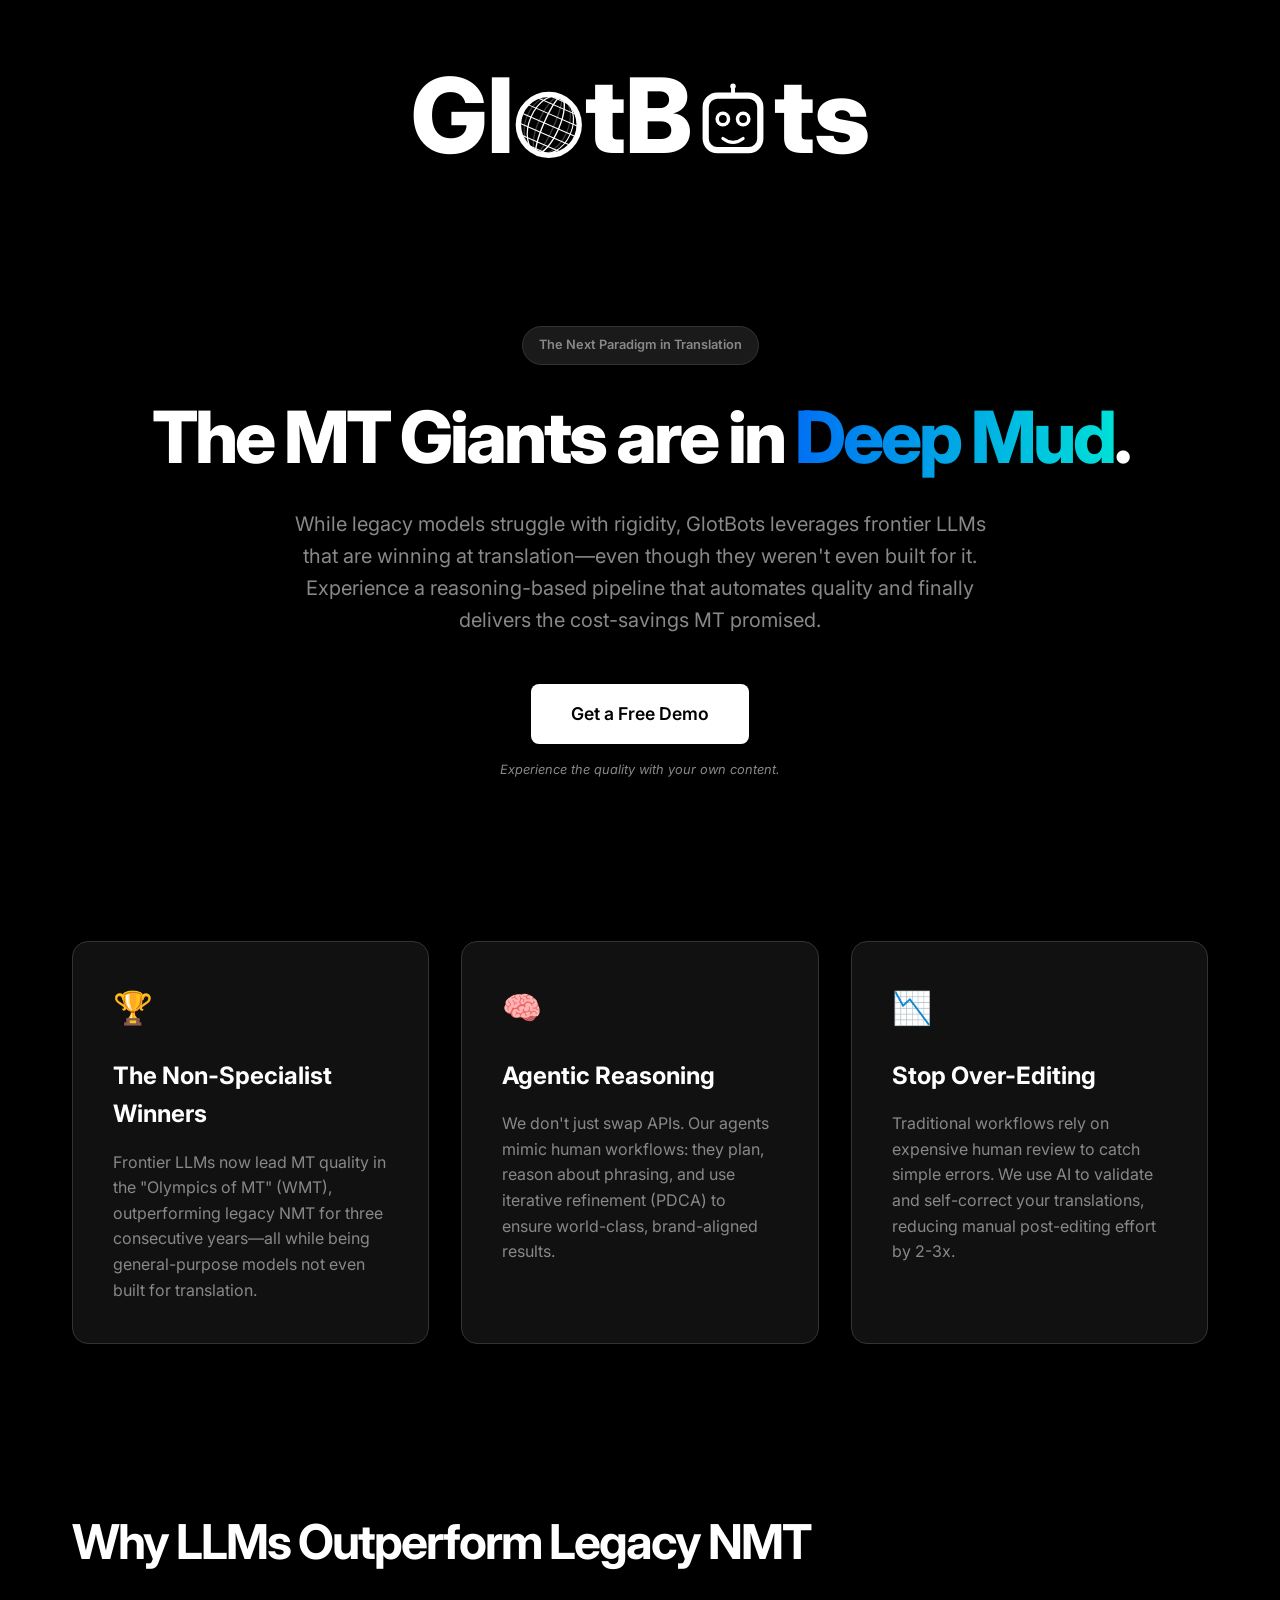
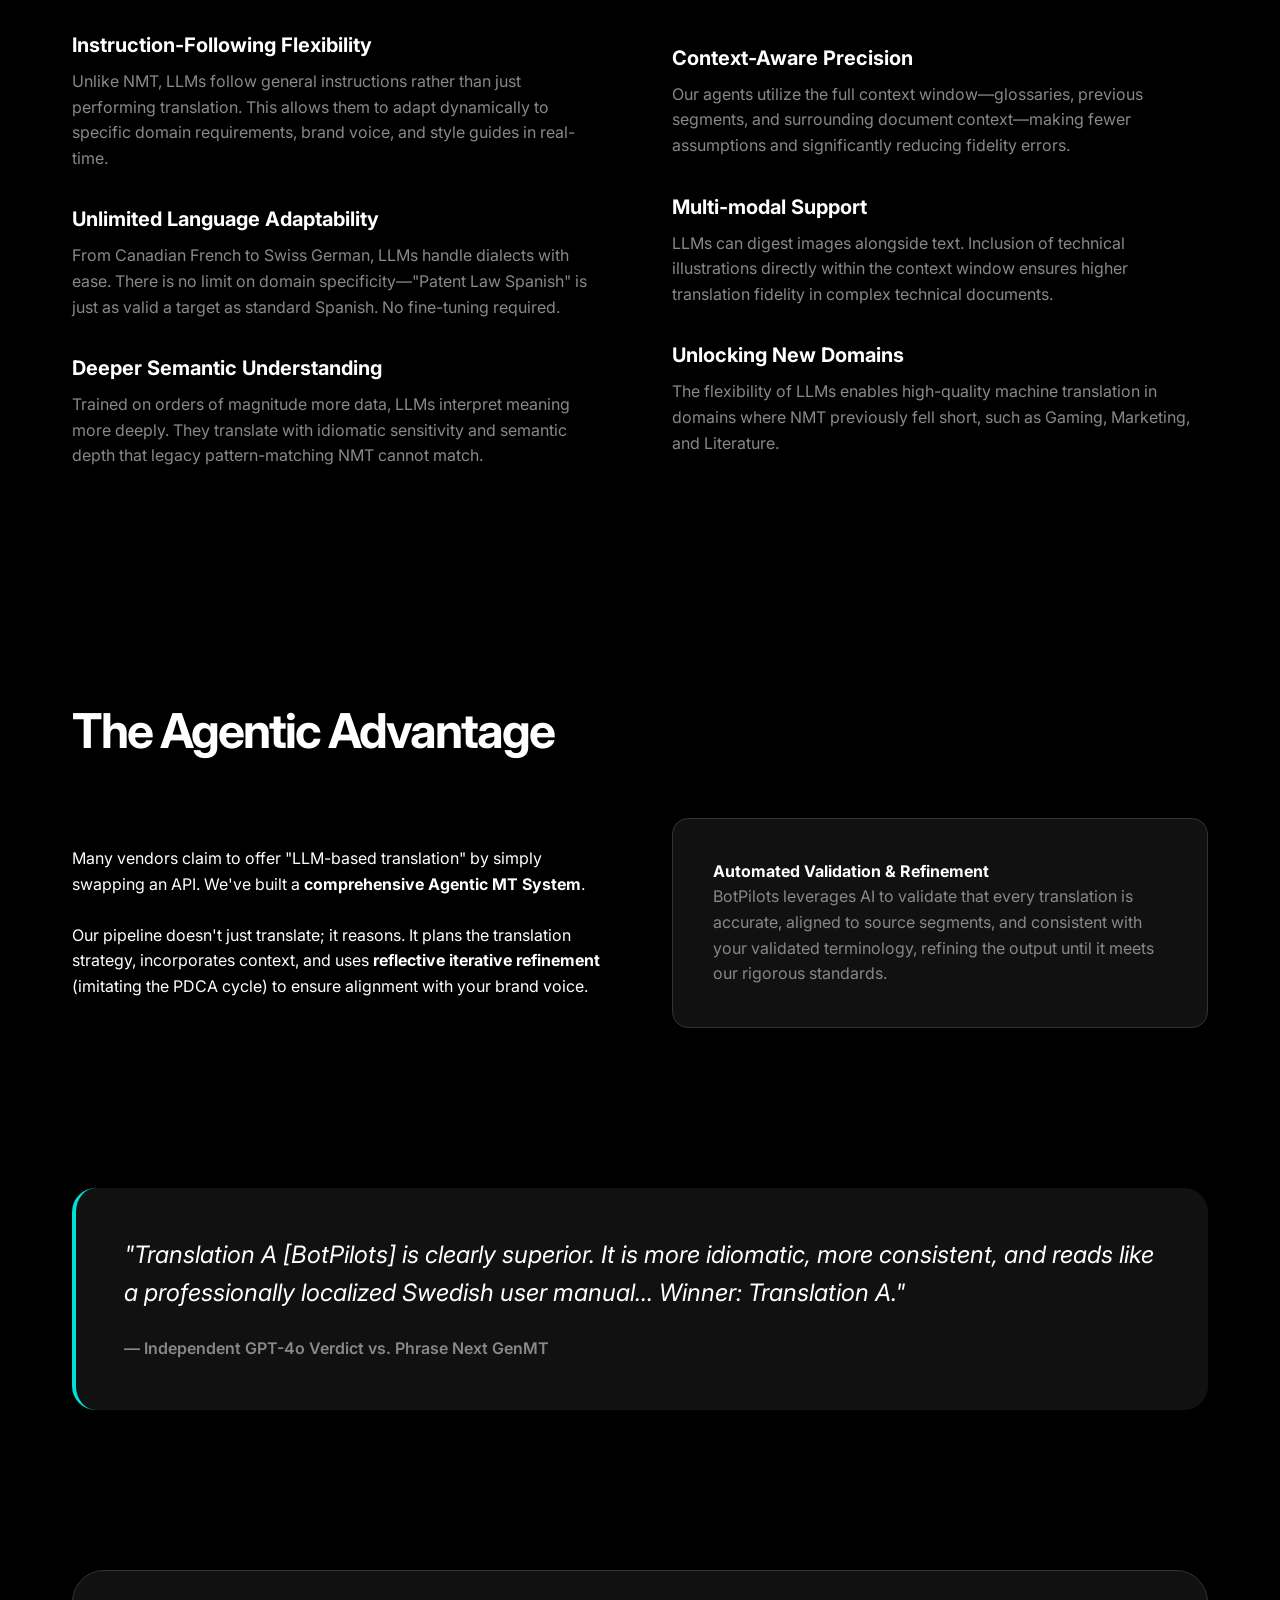
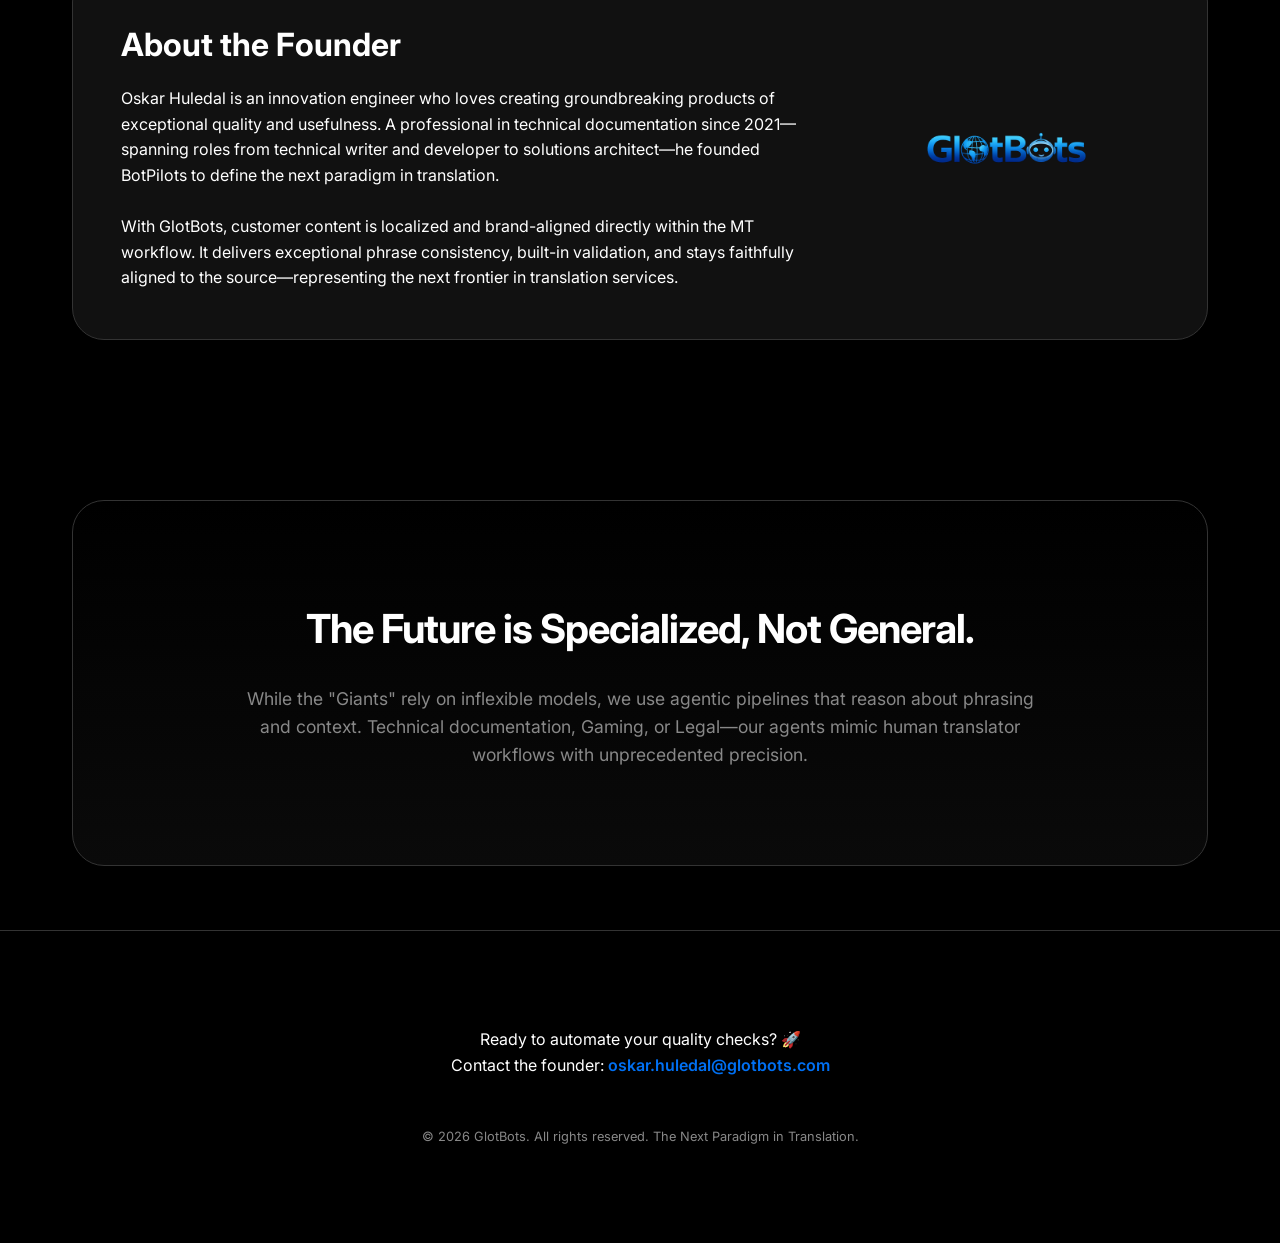
==== commit 1003247d: "Update globe lat line thickness. Decrease size. improve robot apperance." ====
--- a/dev/index.html
+++ b/dev/index.html
@@ -15,7 +15,7 @@
         <nav>
             <div class="logo">
                 <div class="logo-text">
-                    <span>G</span><span>l</span><span class="globe-o"><svg viewBox="0 0 100 100"><circle cx="50" cy="50" r="45" fill="none" stroke="currentColor" stroke-width="8"/><g transform="rotate(23.5, 50, 50)"><path class="lat" d="M5 50 H95" fill="none" stroke="currentColor" stroke-width="0.6"/><path class="lat" d="M7 35 H93" fill="none" stroke="currentColor" stroke-width="0.6"/><path class="lat" d="M15 20 H85" fill="none" stroke="currentColor" stroke-width="0.6"/><path class="lat" d="M28 10 H72" fill="none" stroke="currentColor" stroke-width="0.6"/><path class="lat" d="M7 65 H93" fill="none" stroke="currentColor" stroke-width="0.6"/><path class="lat" d="M15 80 H85" fill="none" stroke="currentColor" stroke-width="0.6"/><path class="lat" d="M28 90 H72" fill="none" stroke="currentColor" stroke-width="0.6"/><path class="long-spin" fill="none" stroke="currentColor" stroke-width="2"/><path class="long-spin" fill="none" stroke="currentColor" stroke-width="2"/><path class="long-spin" fill="none" stroke="currentColor" stroke-width="2"/><path class="long-spin" fill="none" stroke="currentColor" stroke-width="2"/><path class="long-spin" fill="none" stroke="currentColor" stroke-width="2"/><path class="long-spin" fill="none" stroke="currentColor" stroke-width="2"/><path class="long-spin" fill="none" stroke="currentColor" stroke-width="2"/><path class="long-spin" fill="none" stroke="currentColor" stroke-width="2"/><path class="long-spin" fill="none" stroke="currentColor" stroke-width="2"/><path class="long-spin" fill="none" stroke="currentColor" stroke-width="2"/><path class="long-spin" fill="none" stroke="currentColor" stroke-width="2"/><path class="long-spin" fill="none" stroke="currentColor" stroke-width="2"/></g></svg></span><span>t</span><span>B</span><span class="robot-o"><svg viewBox="0 0 100 100"><rect x="10" y="10" width="80" height="80" rx="15" fill="none" stroke="currentColor" stroke-width="8"/><circle class="eye" cx="35" cy="45" r="6" fill="currentColor"/><circle class="eye" cx="65" cy="45" r="6" fill="currentColor"/><path d="M35 70 Q50 80 65 70" fill="none" stroke="currentColor" stroke-width="4" stroke-linecap="round"/></svg></span><span>t</span><span>s</span>
+                    <span>G</span><span>l</span><span class="globe-o"><svg viewBox="0 0 100 100"><circle cx="50" cy="50" r="45" fill="none" stroke="currentColor" stroke-width="8"/><g transform="rotate(23.5, 50, 50)"><path class="lat" d="M5 50 H95" fill="none" stroke="currentColor" stroke-width="1.5"/><path class="lat" d="M7 35 H93" fill="none" stroke="currentColor" stroke-width="1.5"/><path class="lat" d="M15 20 H85" fill="none" stroke="currentColor" stroke-width="1.5"/><path class="lat" d="M28 10 H72" fill="none" stroke="currentColor" stroke-width="1.5"/><path class="lat" d="M7 65 H93" fill="none" stroke="currentColor" stroke-width="1.5"/><path class="lat" d="M15 80 H85" fill="none" stroke="currentColor" stroke-width="1.5"/><path class="lat" d="M28 90 H72" fill="none" stroke="currentColor" stroke-width="1.5"/><path class="long-spin" fill="none" stroke="currentColor" stroke-width="2"/><path class="long-spin" fill="none" stroke="currentColor" stroke-width="2"/><path class="long-spin" fill="none" stroke="currentColor" stroke-width="2"/><path class="long-spin" fill="none" stroke="currentColor" stroke-width="2"/><path class="long-spin" fill="none" stroke="currentColor" stroke-width="2"/><path class="long-spin" fill="none" stroke="currentColor" stroke-width="2"/><path class="long-spin" fill="none" stroke="currentColor" stroke-width="2"/><path class="long-spin" fill="none" stroke="currentColor" stroke-width="2"/><path class="long-spin" fill="none" stroke="currentColor" stroke-width="2"/><path class="long-spin" fill="none" stroke="currentColor" stroke-width="2"/><path class="long-spin" fill="none" stroke="currentColor" stroke-width="2"/><path class="long-spin" fill="none" stroke="currentColor" stroke-width="2"/></g></svg></span><span>t</span><span>B</span><span class="robot-o"><svg viewBox="0 0 100 100"><line x1="50" y1="20" x2="50" y2="8" stroke="currentColor" stroke-width="5" stroke-linecap="round"/><circle cx="50" cy="8" r="3.5" fill="currentColor"/><rect x="15" y="20" width="70" height="70" rx="15" fill="none" stroke="currentColor" stroke-width="8"/><circle class="eye-socket" cx="37" cy="50" r="9.5" fill="currentColor"/><circle class="eye-socket" cx="63" cy="50" r="9.5" fill="currentColor"/><circle class="pupil" cx="37" cy="50" r="5" fill="var(--background)"/><circle class="pupil" cx="63" cy="50" r="5" fill="var(--background)"/><path d="M37 75 Q50 85 63 75" fill="none" stroke="currentColor" stroke-width="4" stroke-linecap="round"/></svg></span><span>t</span><span>s</span>
                 </div>
             </div>
         </nav>
@@ -137,7 +137,7 @@
             const longs = document.querySelectorAll('.long-spin');
             
             // Configuration
-            const duration = 6; // Slower rotation
+            const duration = 18; // Slower rotation
             const radius = 45;
             const center = 50;
             
@@ -191,11 +191,11 @@
 
             // Robot Eye Tracking
             const robot = document.querySelector('.robot-o');
-            const eyes = document.querySelectorAll('.robot-o .eye');
+            const pupils = document.querySelectorAll('.robot-o .pupil');
             
             // Create quick setters for performance
-            const xSetters = Array.from(eyes).map(eye => gsap.quickTo(eye, "x", {duration: 0.4, ease: "power3"}));
-            const ySetters = Array.from(eyes).map(eye => gsap.quickTo(eye, "y", {duration: 0.4, ease: "power3"}));
+            const xSetters = Array.from(pupils).map(pupil => gsap.quickTo(pupil, "x", {duration: 0.4, ease: "power3"}));
+            const ySetters = Array.from(pupils).map(pupil => gsap.quickTo(pupil, "y", {duration: 0.4, ease: "power3"}));
 
             window.addEventListener('mousemove', (e) => {
                 if (!robot) return;
@@ -208,8 +208,8 @@
                 const angle = Math.atan2(e.clientY - faceCenterY, e.clientX - faceCenterX);
                 
                 // Calculate distance from center of face, clamped
-                // The max movement radius for eyes within the sockets
-                const maxRadius = 4; 
+                // The max movement radius for pupils within the sockets
+                const maxRadius = 5; 
                 const distRaw = Math.hypot(e.clientX - faceCenterX, e.clientY - faceCenterY);
                 // Smooth falloff for distance
                 const distance = Math.min(maxRadius, distRaw / 15);
--- a/dev/css/style.css
+++ b/dev/css/style.css
@@ -49,15 +49,24 @@
     align-items: baseline;
 }
 
-.globe-o, .robot-o {
+.globe-o {
     display: inline-flex;
-    width: 0.7em;
-    height: 0.7em;
+    width: 0.65em;
+    height: 0.65em;
     margin: 0 0.025em;
     position: relative;
     top: 0.05em; /* Nudge down to sit on baseline */
 }
 
+.robot-o {
+    display: inline-flex;
+    width: 0.75em;
+    height: 0.75em;
+    margin: 0 0.025em;
+    position: relative;
+    top: 0.05em; /* Nudge down to sit on baseline */
+}
+
 .long-spin {
     vector-effect: non-scaling-stroke;
 }
@@ -65,6 +74,15 @@
 .globe-o svg, .robot-o svg {
     width: 100%;
     height: 100%;
+}
+
+.eye-socket {
+    fill: currentColor;
+    stroke: none;
+}
+
+.pupil {
+    fill: var(--background);
 }
 
 main {
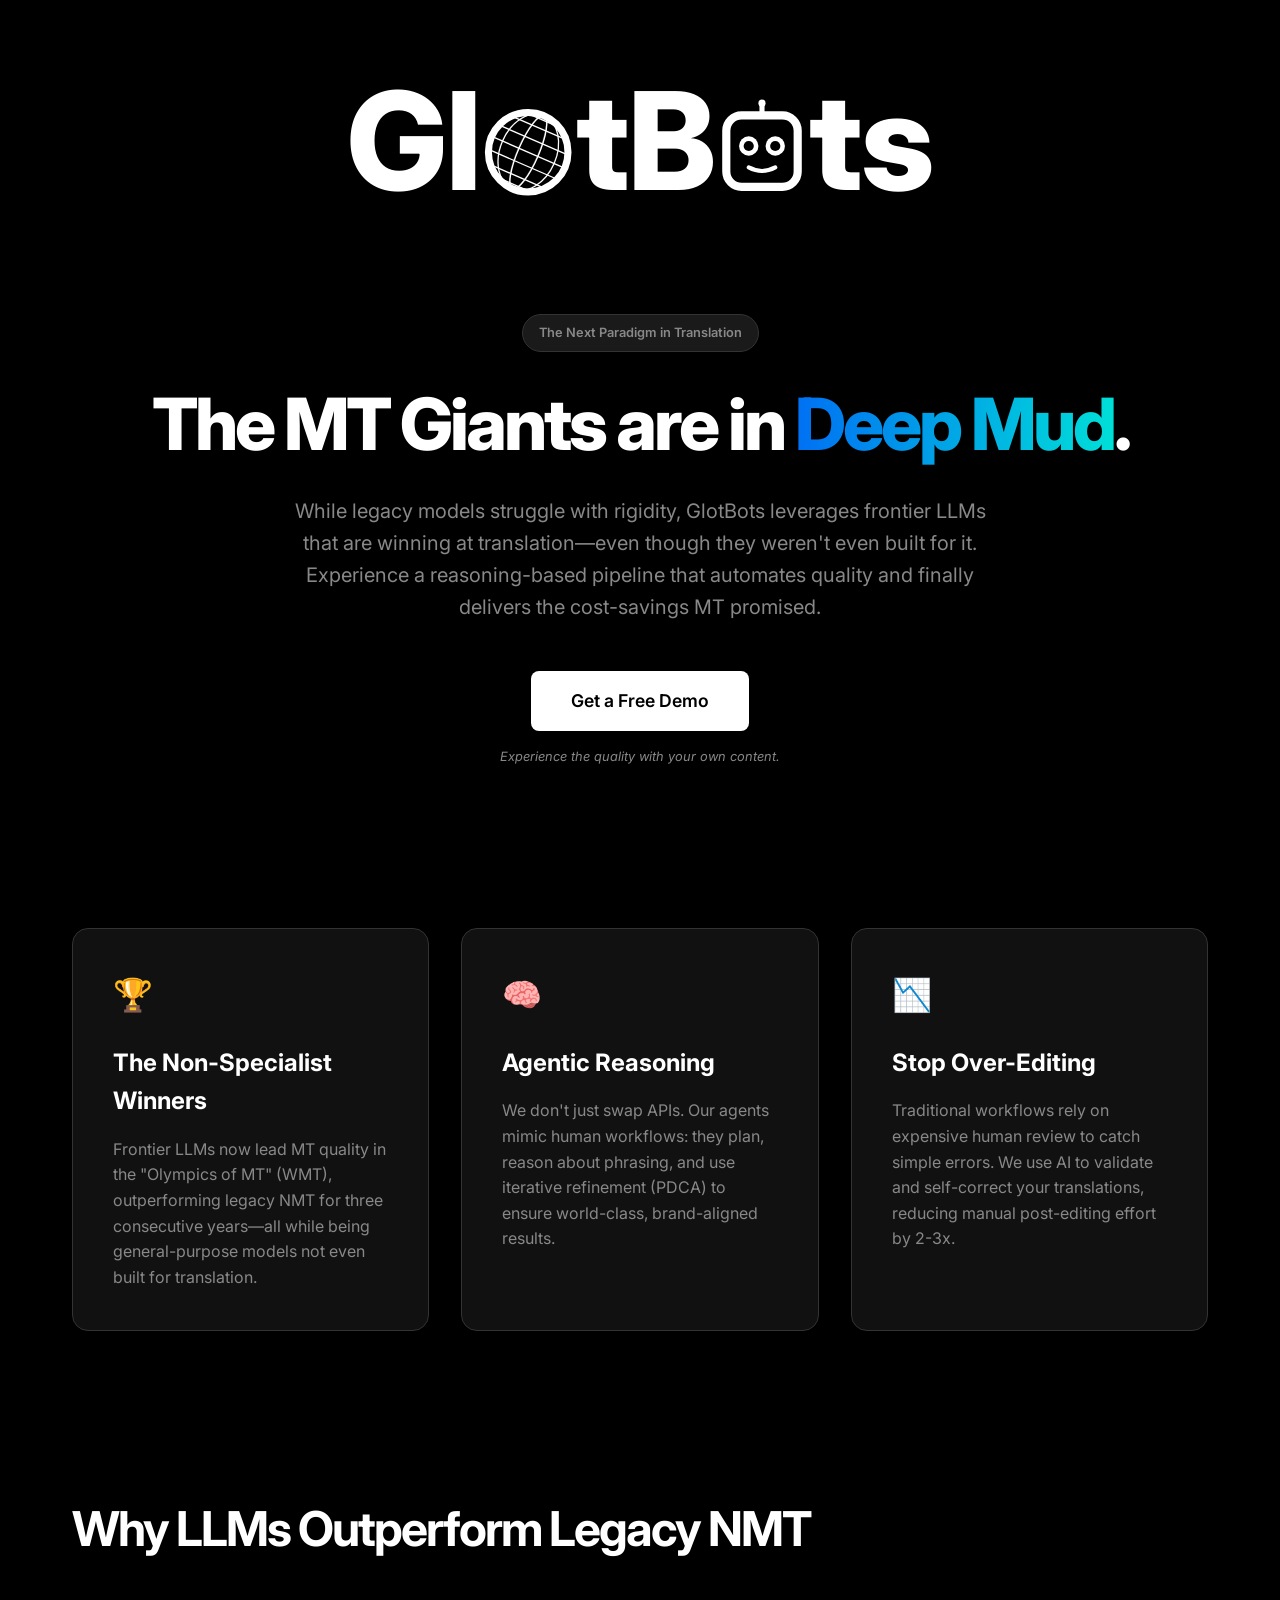
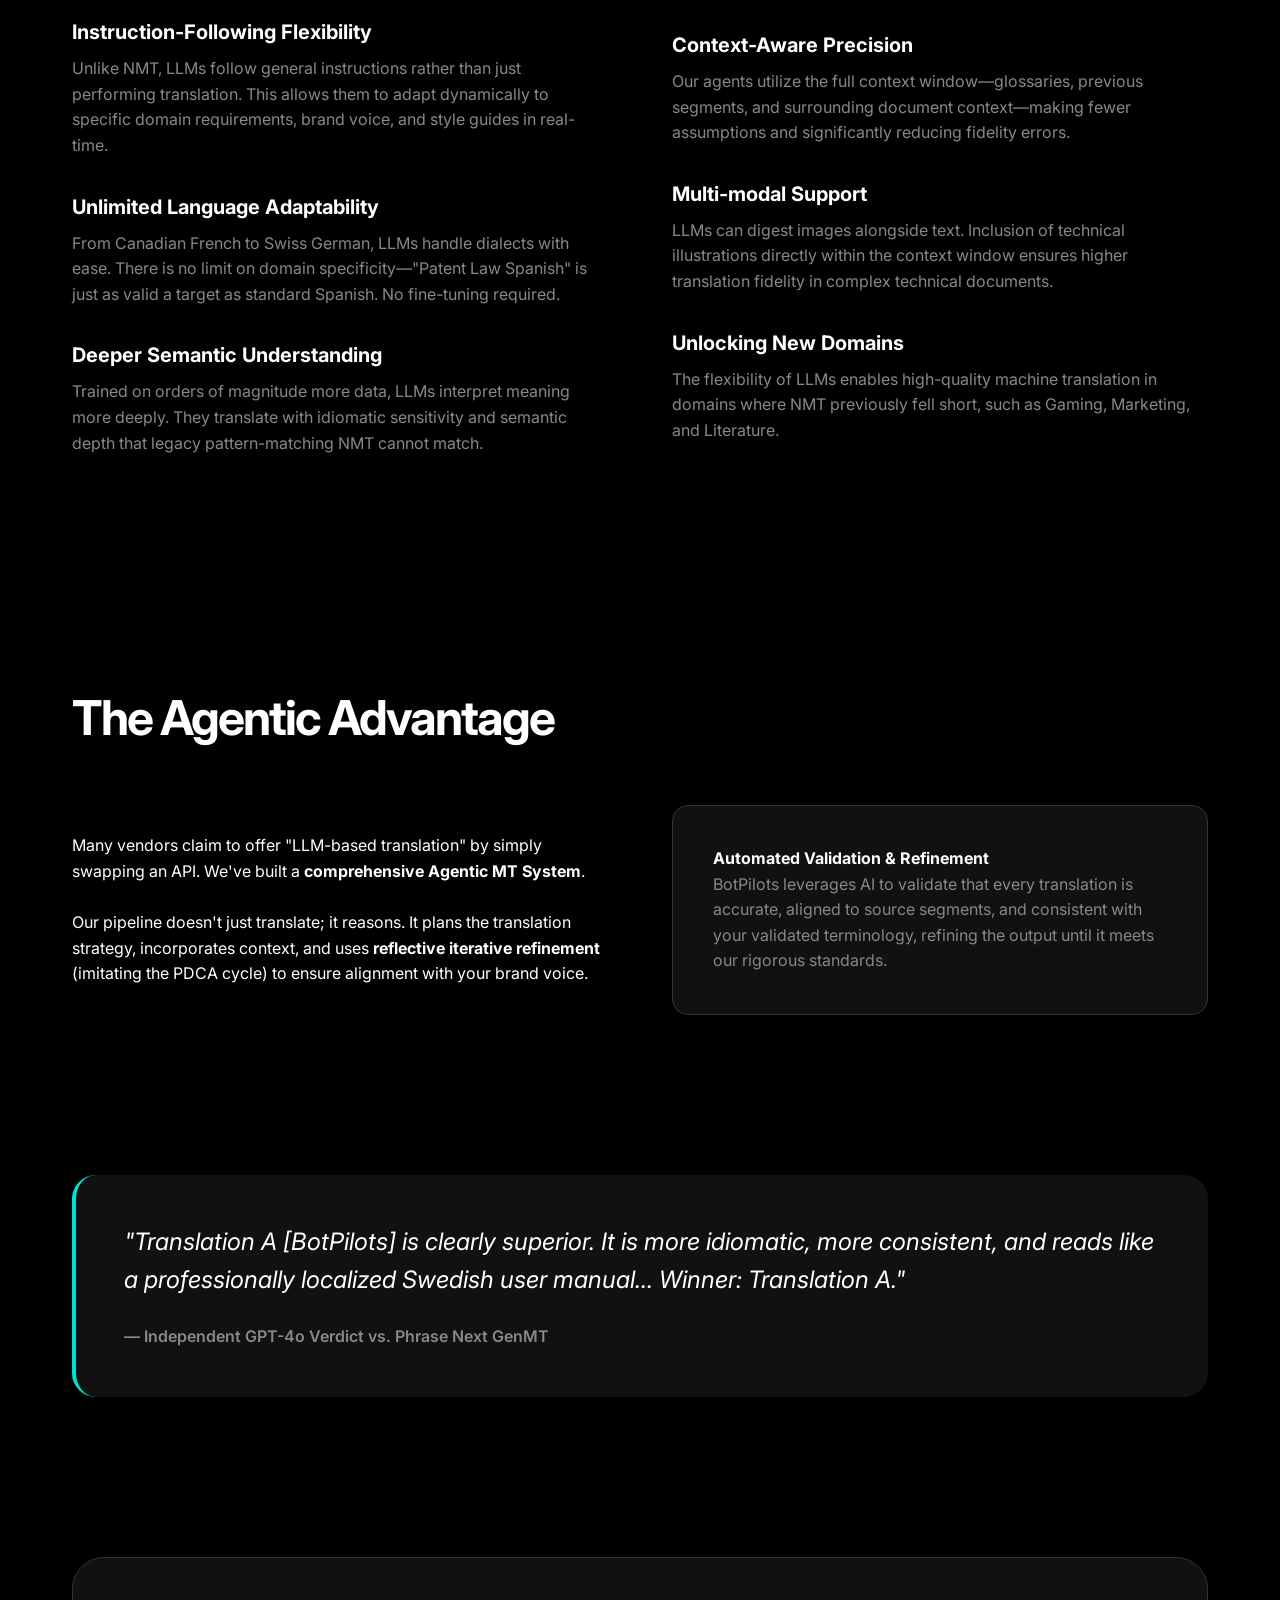
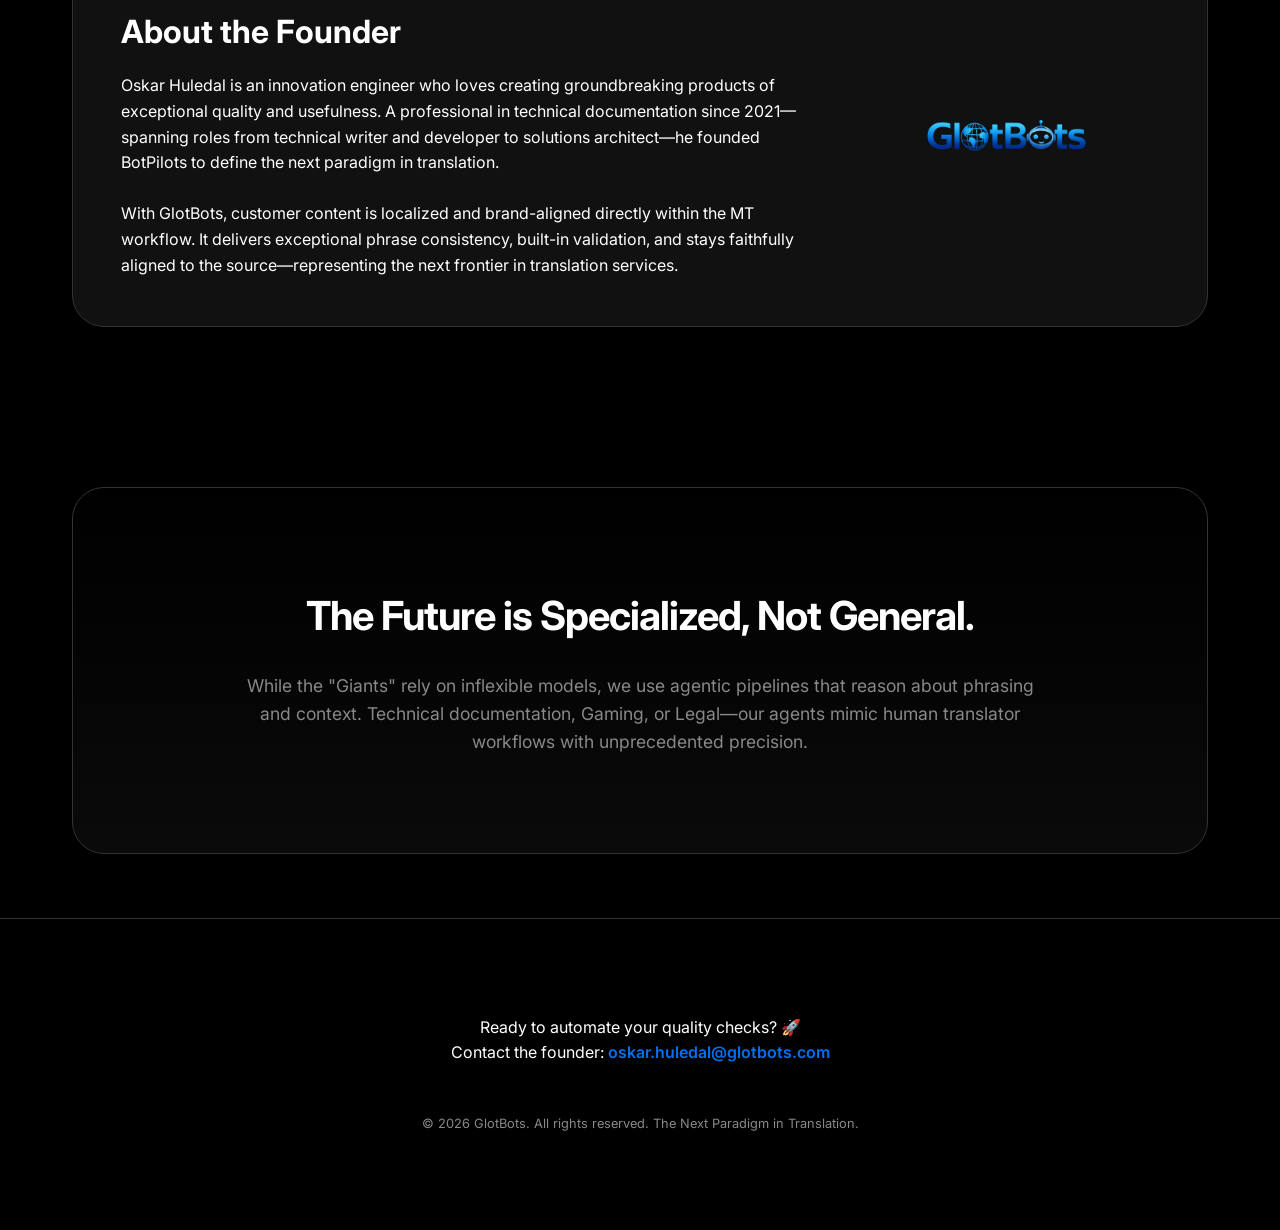
==== commit a2e923b9: "Fix margins" ====
--- a/dev/index.html
+++ b/dev/index.html
@@ -15,7 +15,7 @@
         <nav>
             <div class="logo">
                 <div class="logo-text">
-                    <span>G</span><span>l</span><span class="globe-o"><svg viewBox="0 0 100 100"><circle cx="50" cy="50" r="45" fill="none" stroke="currentColor" stroke-width="8"/><g transform="rotate(23.5, 50, 50)"><path class="lat" d="M5 50 H95" fill="none" stroke="currentColor" stroke-width="1.5"/><path class="lat" d="M7 35 H93" fill="none" stroke="currentColor" stroke-width="1.5"/><path class="lat" d="M15 20 H85" fill="none" stroke="currentColor" stroke-width="1.5"/><path class="lat" d="M28 10 H72" fill="none" stroke="currentColor" stroke-width="1.5"/><path class="lat" d="M7 65 H93" fill="none" stroke="currentColor" stroke-width="1.5"/><path class="lat" d="M15 80 H85" fill="none" stroke="currentColor" stroke-width="1.5"/><path class="lat" d="M28 90 H72" fill="none" stroke="currentColor" stroke-width="1.5"/><path class="long-spin" fill="none" stroke="currentColor" stroke-width="2"/><path class="long-spin" fill="none" stroke="currentColor" stroke-width="2"/><path class="long-spin" fill="none" stroke="currentColor" stroke-width="2"/><path class="long-spin" fill="none" stroke="currentColor" stroke-width="2"/><path class="long-spin" fill="none" stroke="currentColor" stroke-width="2"/><path class="long-spin" fill="none" stroke="currentColor" stroke-width="2"/><path class="long-spin" fill="none" stroke="currentColor" stroke-width="2"/><path class="long-spin" fill="none" stroke="currentColor" stroke-width="2"/><path class="long-spin" fill="none" stroke="currentColor" stroke-width="2"/><path class="long-spin" fill="none" stroke="currentColor" stroke-width="2"/><path class="long-spin" fill="none" stroke="currentColor" stroke-width="2"/><path class="long-spin" fill="none" stroke="currentColor" stroke-width="2"/></g></svg></span><span>t</span><span>B</span><span class="robot-o"><svg viewBox="0 0 100 100"><line x1="50" y1="20" x2="50" y2="8" stroke="currentColor" stroke-width="5" stroke-linecap="round"/><circle cx="50" cy="8" r="3.5" fill="currentColor"/><rect x="15" y="20" width="70" height="70" rx="15" fill="none" stroke="currentColor" stroke-width="8"/><circle class="eye-socket" cx="37" cy="50" r="9.5" fill="currentColor"/><circle class="eye-socket" cx="63" cy="50" r="9.5" fill="currentColor"/><circle class="pupil" cx="37" cy="50" r="5" fill="var(--background)"/><circle class="pupil" cx="63" cy="50" r="5" fill="var(--background)"/><path d="M37 75 Q50 85 63 75" fill="none" stroke="currentColor" stroke-width="4" stroke-linecap="round"/></svg></span><span>t</span><span>s</span>
+                    <span>G</span><span>l</span><span class="globe-o"><svg viewBox="0 0 100 100"><circle cx="50" cy="50" r="45" fill="none" stroke="currentColor" stroke-width="8"/><g transform="rotate(23.5, 50, 50)"><path class="lat" d="M5 50 H95" fill="none" stroke="currentColor" stroke-width="1.5"/><path class="lat" d="M7 35 H93" fill="none" stroke="currentColor" stroke-width="1.5"/><path class="lat" d="M15 20 H85" fill="none" stroke="currentColor" stroke-width="1.5"/><path class="lat" d="M28 10 H72" fill="none" stroke="currentColor" stroke-width="1.5"/><path class="lat" d="M7 65 H93" fill="none" stroke="currentColor" stroke-width="1.5"/><path class="lat" d="M15 80 H85" fill="none" stroke="currentColor" stroke-width="1.5"/><path class="lat" d="M28 90 H72" fill="none" stroke="currentColor" stroke-width="1.5"/><path class="long-spin" fill="none" stroke="currentColor" stroke-width="2"/><path class="long-spin" fill="none" stroke="currentColor" stroke-width="2"/><path class="long-spin" fill="none" stroke="currentColor" stroke-width="2"/><path class="long-spin" fill="none" stroke="currentColor" stroke-width="2"/><path class="long-spin" fill="none" stroke="currentColor" stroke-width="2"/><path class="long-spin" fill="none" stroke="currentColor" stroke-width="2"/><path class="long-spin" fill="none" stroke="currentColor" stroke-width="2"/><path class="long-spin" fill="none" stroke="currentColor" stroke-width="2"/><path class="long-spin" fill="none" stroke="currentColor" stroke-width="2"/><path class="long-spin" fill="none" stroke="currentColor" stroke-width="2"/><path class="long-spin" fill="none" stroke="currentColor" stroke-width="2"/><path class="long-spin" fill="none" stroke="currentColor" stroke-width="2"/></g></svg></span><span>t</span><span>B</span><span class="robot-o"><svg viewBox="0 0 100 100"><line x1="50" y1="20" x2="50" y2="8" stroke="currentColor" stroke-width="5" stroke-linecap="round"/><circle cx="50" cy="8" r="3.5" fill="currentColor"/><rect x="15" y="20" width="70" height="70" rx="15" fill="none" stroke="currentColor" stroke-width="8"/><circle class="eye-socket" cx="37" cy="50" r="9.5" fill="currentColor"/><circle class="eye-socket" cx="63" cy="50" r="9.5" fill="currentColor"/><circle class="pupil" cx="37" cy="50" r="5" fill="var(--background)"/><circle class="pupil" cx="63" cy="50" r="5" fill="var(--background)"/><path class="mouth-smile" d="M37 71 Q50 78 63 71" fill="none" stroke="currentColor" stroke-width="4" stroke-linecap="round"/><ellipse class="mouth-surprised" cx="50" cy="73" rx="6" ry="8" fill="none" stroke="currentColor" stroke-width="4" stroke-linecap="round"/></svg></span><span>t</span><span>s</span>
                 </div>
             </div>
         </nav>
--- a/dev/css/style.css
+++ b/dev/css/style.css
@@ -39,7 +39,7 @@
     display: flex;
     align-items: center;
     gap: 1rem;
-    font-size: 6.5rem;
+    font-size: 8.5rem;
     font-weight: 800;
     letter-spacing: -1px;
 }
@@ -62,7 +62,7 @@
     display: inline-flex;
     width: 0.75em;
     height: 0.75em;
-    margin: 0 0.025em;
+    margin: 0 -0.03em;
     position: relative;
     top: 0.05em; /* Nudge down to sit on baseline */
 }
@@ -83,6 +83,28 @@
 
 .pupil {
     fill: var(--background);
+}
+
+.mouth-smile {
+    transition: opacity 0.2s cubic-bezier(0.175, 0.885, 0.32, 1.275), transform 0.2s cubic-bezier(0.175, 0.885, 0.32, 1.275);
+    transform-origin: 50% 75%;
+}
+
+.mouth-surprised {
+    opacity: 0;
+    transform: scale(0.5);
+    transform-origin: 50% 75%;
+    transition: opacity 0.2s cubic-bezier(0.175, 0.885, 0.32, 1.275), transform 0.2s cubic-bezier(0.175, 0.885, 0.32, 1.275);
+}
+
+.robot-o:hover .mouth-smile {
+    opacity: 0;
+    transform: scale(0.5);
+}
+
+.robot-o:hover .mouth-surprised {
+    opacity: 1;
+    transform: scale(1);
 }
 
 main {
@@ -93,7 +115,7 @@
 
 .hero {
     text-align: center;
-    padding: 6rem 0;
+    padding: 2rem 0 6rem 0;
     display: flex;
     flex-direction: column;
     align-items: center;
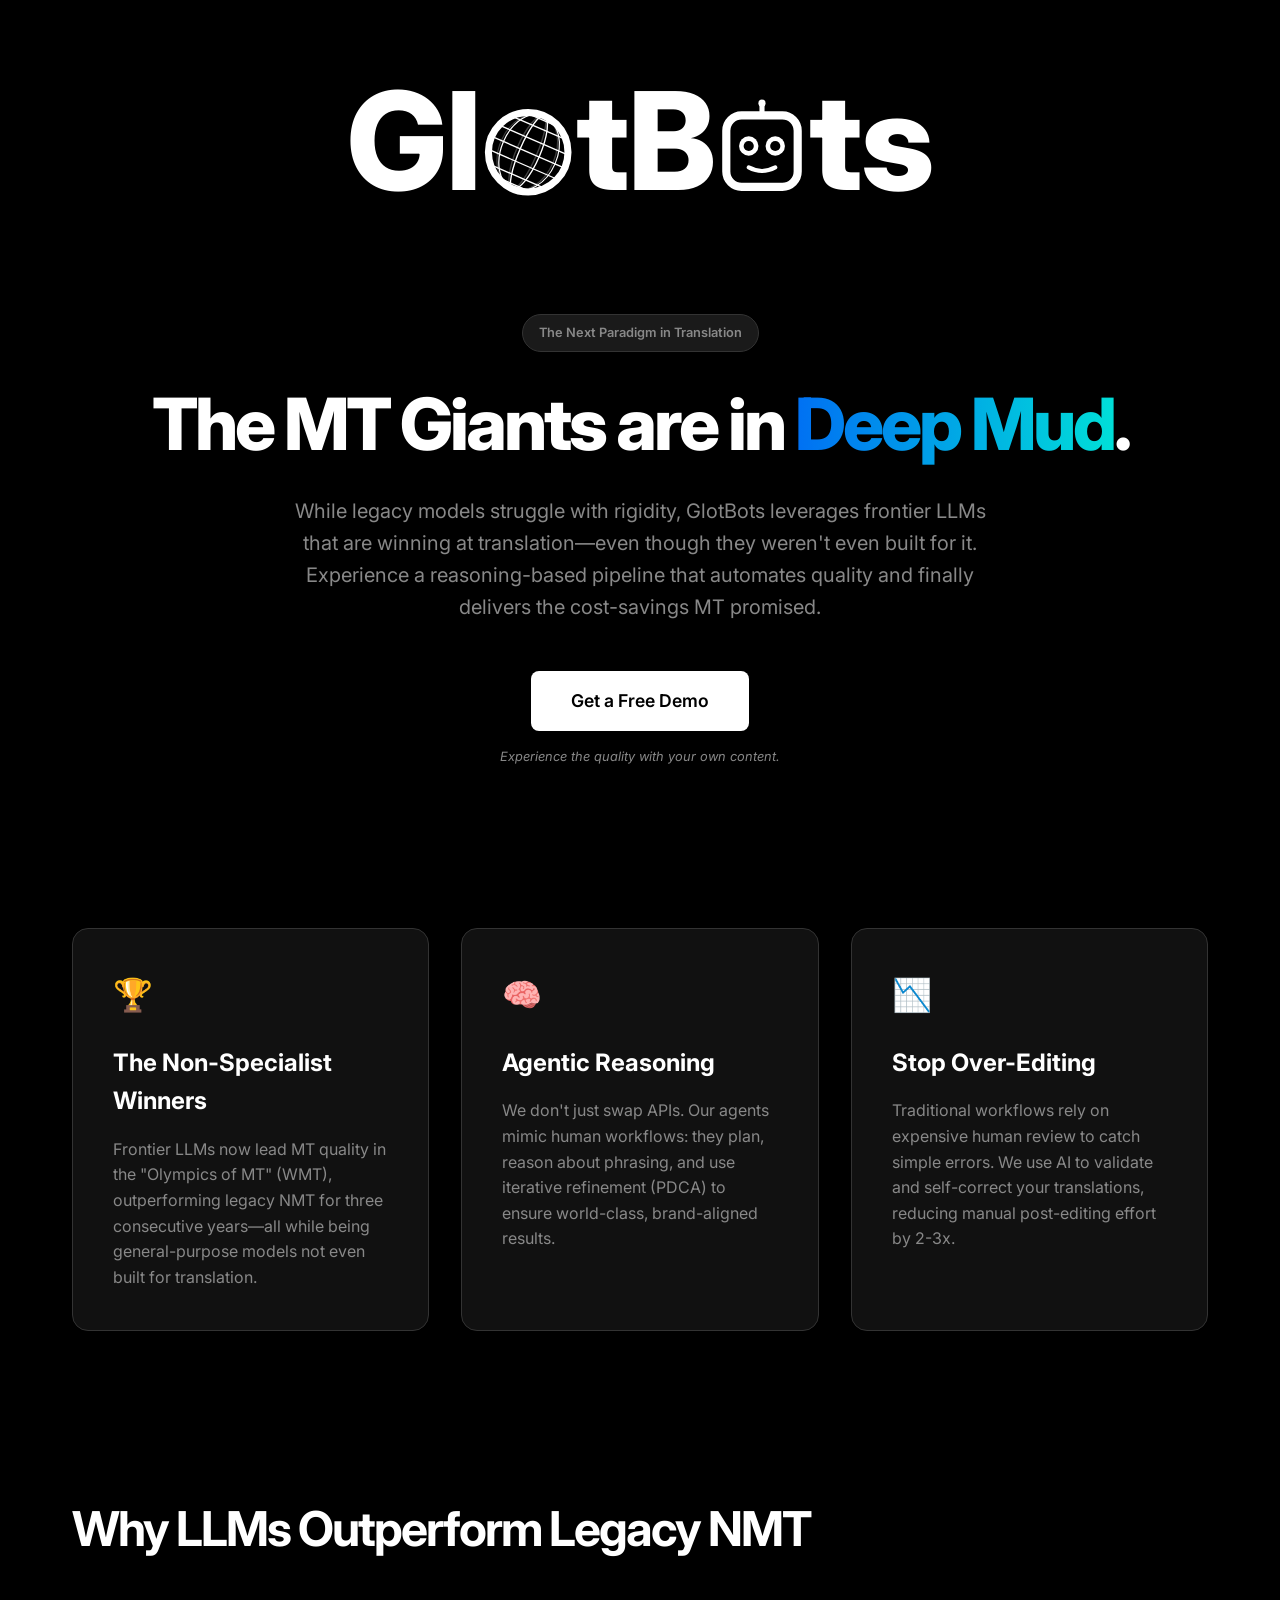
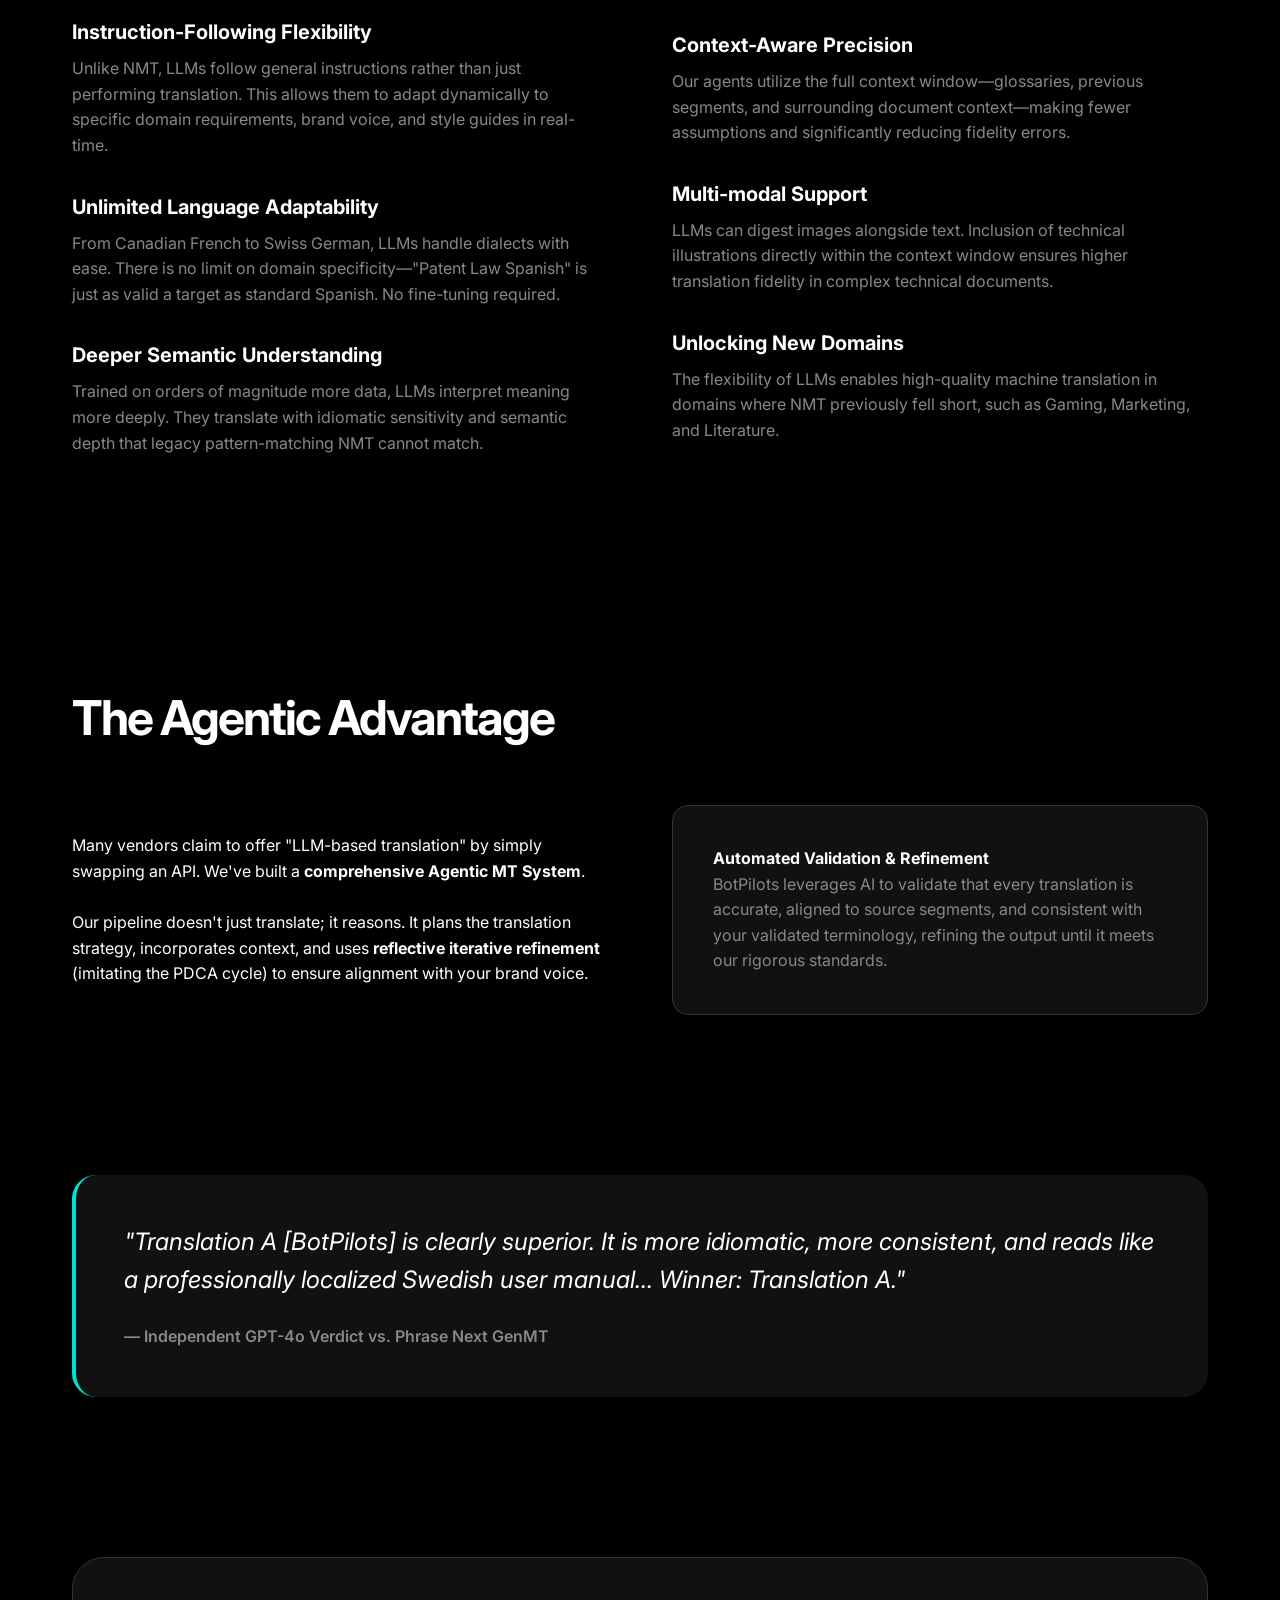
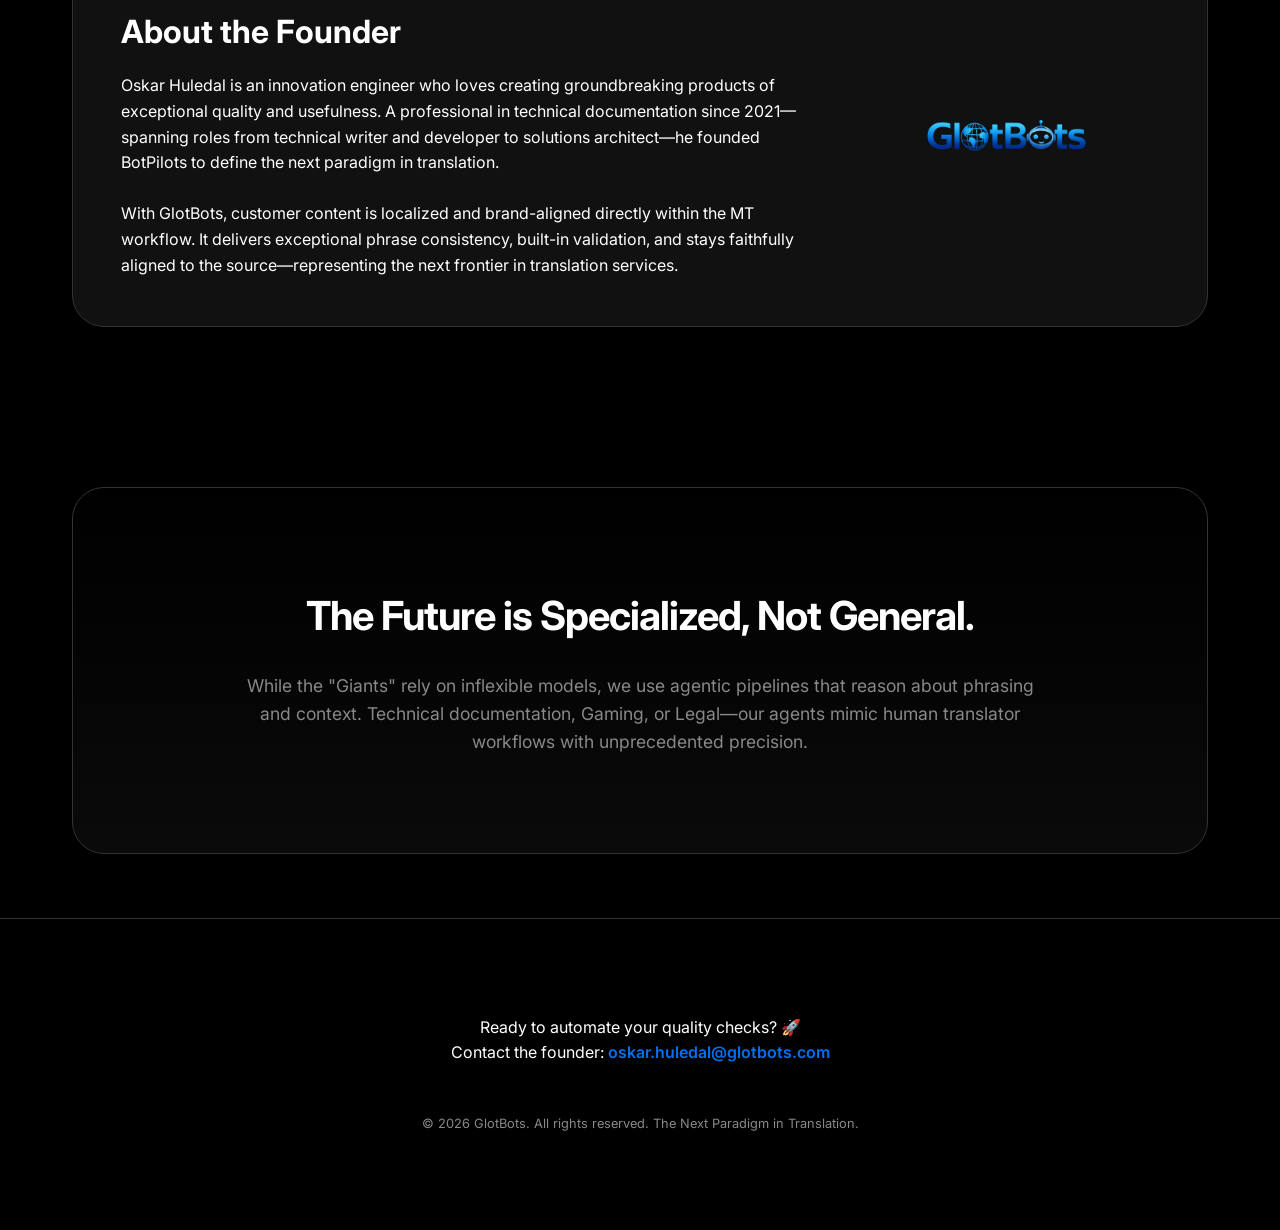
==== commit f508c0fd: "Add winking and blinking" ====
--- a/dev/index.html
+++ b/dev/index.html
@@ -15,7 +15,16 @@
         <nav>
             <div class="logo">
                 <div class="logo-text">
-                    <span>G</span><span>l</span><span class="globe-o"><svg viewBox="0 0 100 100"><circle cx="50" cy="50" r="45" fill="none" stroke="currentColor" stroke-width="8"/><g transform="rotate(23.5, 50, 50)"><path class="lat" d="M5 50 H95" fill="none" stroke="currentColor" stroke-width="1.5"/><path class="lat" d="M7 35 H93" fill="none" stroke="currentColor" stroke-width="1.5"/><path class="lat" d="M15 20 H85" fill="none" stroke="currentColor" stroke-width="1.5"/><path class="lat" d="M28 10 H72" fill="none" stroke="currentColor" stroke-width="1.5"/><path class="lat" d="M7 65 H93" fill="none" stroke="currentColor" stroke-width="1.5"/><path class="lat" d="M15 80 H85" fill="none" stroke="currentColor" stroke-width="1.5"/><path class="lat" d="M28 90 H72" fill="none" stroke="currentColor" stroke-width="1.5"/><path class="long-spin" fill="none" stroke="currentColor" stroke-width="2"/><path class="long-spin" fill="none" stroke="currentColor" stroke-width="2"/><path class="long-spin" fill="none" stroke="currentColor" stroke-width="2"/><path class="long-spin" fill="none" stroke="currentColor" stroke-width="2"/><path class="long-spin" fill="none" stroke="currentColor" stroke-width="2"/><path class="long-spin" fill="none" stroke="currentColor" stroke-width="2"/><path class="long-spin" fill="none" stroke="currentColor" stroke-width="2"/><path class="long-spin" fill="none" stroke="currentColor" stroke-width="2"/><path class="long-spin" fill="none" stroke="currentColor" stroke-width="2"/><path class="long-spin" fill="none" stroke="currentColor" stroke-width="2"/><path class="long-spin" fill="none" stroke="currentColor" stroke-width="2"/><path class="long-spin" fill="none" stroke="currentColor" stroke-width="2"/></g></svg></span><span>t</span><span>B</span><span class="robot-o"><svg viewBox="0 0 100 100"><line x1="50" y1="20" x2="50" y2="8" stroke="currentColor" stroke-width="5" stroke-linecap="round"/><circle cx="50" cy="8" r="3.5" fill="currentColor"/><rect x="15" y="20" width="70" height="70" rx="15" fill="none" stroke="currentColor" stroke-width="8"/><circle class="eye-socket" cx="37" cy="50" r="9.5" fill="currentColor"/><circle class="eye-socket" cx="63" cy="50" r="9.5" fill="currentColor"/><circle class="pupil" cx="37" cy="50" r="5" fill="var(--background)"/><circle class="pupil" cx="63" cy="50" r="5" fill="var(--background)"/><path class="mouth-smile" d="M37 71 Q50 78 63 71" fill="none" stroke="currentColor" stroke-width="4" stroke-linecap="round"/><ellipse class="mouth-surprised" cx="50" cy="73" rx="6" ry="8" fill="none" stroke="currentColor" stroke-width="4" stroke-linecap="round"/></svg></span><span>t</span><span>s</span>
+                    <span>G</span><span>l</span><span class="globe-o"><svg viewBox="0 0 100 100"><circle cx="50" cy="50" r="45" fill="none" stroke="currentColor" stroke-width="8"/><g transform="rotate(23.5, 50, 50)"><path class="lat" d="M5 50 H95" fill="none" stroke="currentColor" stroke-width="1.5"/><path class="lat" d="M7 35 H93" fill="none" stroke="currentColor" stroke-width="1.5"/><path class="lat" d="M15 20 H85" fill="none" stroke="currentColor" stroke-width="1.5"/><path class="lat" d="M28 10 H72" fill="none" stroke="currentColor" stroke-width="1.5"/><path class="lat" d="M7 65 H93" fill="none" stroke="currentColor" stroke-width="1.5"/><path class="lat" d="M15 80 H85" fill="none" stroke="currentColor" stroke-width="1.5"/><path class="lat" d="M28 90 H72" fill="none" stroke="currentColor" stroke-width="1.5"/><path class="long-spin" fill="none" stroke="currentColor" stroke-width="2"/><path class="long-spin" fill="none" stroke="currentColor" stroke-width="2"/><path class="long-spin" fill="none" stroke="currentColor" stroke-width="2"/><path class="long-spin" fill="none" stroke="currentColor" stroke-width="2"/><path class="long-spin" fill="none" stroke="currentColor" stroke-width="2"/><path class="long-spin" fill="none" stroke="currentColor" stroke-width="2"/><path class="long-spin" fill="none" stroke="currentColor" stroke-width="2"/><path class="long-spin" fill="none" stroke="currentColor" stroke-width="2"/><path class="long-spin" fill="none" stroke="currentColor" stroke-width="2"/><path class="long-spin" fill="none" stroke="currentColor" stroke-width="2"/><path class="long-spin" fill="none" stroke="currentColor" stroke-width="2"/><path class="long-spin" fill="none" stroke="currentColor" stroke-width="2"/></g></svg></span><span>t</span><span>B</span><span class="robot-o"><svg viewBox="0 0 100 100"><line x1="50" y1="20" x2="50" y2="8" stroke="currentColor" stroke-width="5" stroke-linecap="round"/><circle cx="50" cy="8" r="3.5" fill="currentColor"/><rect x="15" y="20" width="70" height="70" rx="15" fill="none" stroke="currentColor" stroke-width="8"/><g class="robot-eye-left">
+                            <circle class="eye-socket" cx="37" cy="50" r="9.5" fill="currentColor"/>
+                            <circle class="pupil" cx="37" cy="50" r="5" fill="var(--background)"/>
+                        </g>
+                        <g class="robot-eye-right">
+                            <g class="robot-eye-wink">
+                                <circle class="eye-socket" cx="63" cy="50" r="9.5" fill="currentColor"/>
+                                <circle class="pupil" cx="63" cy="50" r="5" fill="var(--background)"/>
+                            </g>
+                        </g><path class="mouth-smile" d="M37 71 Q50 78 63 71" fill="none" stroke="currentColor" stroke-width="4" stroke-linecap="round"/><ellipse class="mouth-surprised" cx="50" cy="73" rx="6" ry="8" fill="none" stroke="currentColor" stroke-width="4" stroke-linecap="round"/></svg></span><span>t</span><span>s</span>
                 </div>
             </div>
         </nav>
@@ -192,12 +201,48 @@
             // Robot Eye Tracking
             const robot = document.querySelector('.robot-o');
             const pupils = document.querySelectorAll('.robot-o .pupil');
+            const winkEye = document.querySelector('.robot-eye-wink');
+            let isWinkingSequence = false;
+            let currentMouseX = 0;
+            let currentMouseY = 0;
             
             // Create quick setters for performance
             const xSetters = Array.from(pupils).map(pupil => gsap.quickTo(pupil, "x", {duration: 0.4, ease: "power3"}));
             const ySetters = Array.from(pupils).map(pupil => gsap.quickTo(pupil, "y", {duration: 0.4, ease: "power3"}));
 
-            window.addEventListener('mousemove', (e) => {
+            // Wink Sequence Logic
+            const startWinkSequence = () => {
+                isWinkingSequence = true;
+                
+                // 1. Look straight ahead (center)
+                xSetters.forEach(setX => setX(0));
+                ySetters.forEach(setY => setY(0));
+
+                // 2. Wait 1s, then wink
+                setTimeout(() => {
+                    // Trigger wink animation using GSAP
+                    gsap.to(winkEye, {
+                        scaleY: 0.1,
+                        transformOrigin: "50% 50%", // Ensure scaling happens from center
+                        duration: 0.1,
+                        yoyo: true,
+                        repeat: 1,
+                        onComplete: () => {
+                            // 3. Wait another 1s looking straight, then resume
+                            setTimeout(() => {
+                                isWinkingSequence = false;
+                                // Force an update to look back at mouse immediately
+                                updateEyes(currentMouseX, currentMouseY);
+                            }, 1000);
+                        }
+                    });
+                }, 1000);
+            };
+
+            // Start the 20s loop
+            setInterval(startWinkSequence, 15000);
+
+            const updateEyes = (clientX, clientY) => {
                 if (!robot) return;
                 
                 const rect = robot.getBoundingClientRect();
@@ -205,22 +250,29 @@
                 const faceCenterY = rect.top + rect.height / 2;
                 
                 // Calculate angle from center of face
-                const angle = Math.atan2(e.clientY - faceCenterY, e.clientX - faceCenterX);
+                const angle = Math.atan2(clientY - faceCenterY, clientX - faceCenterX);
                 
                 // Calculate distance from center of face, clamped
-                // The max movement radius for pupils within the sockets
                 const maxRadius = 5; 
-                const distRaw = Math.hypot(e.clientX - faceCenterX, e.clientY - faceCenterY);
-                // Smooth falloff for distance
+                const distRaw = Math.hypot(clientX - faceCenterX, clientY - faceCenterY);
                 const distance = Math.min(maxRadius, distRaw / 15);
                 
-                // Calculate shared offset for both eyes (parallel gaze)
+                // Calculate shared offset for both eyes
                 const moveX = Math.cos(angle) * distance;
                 const moveY = Math.sin(angle) * distance;
 
                 // Apply to both eyes
                 xSetters.forEach(setX => setX(moveX));
                 ySetters.forEach(setY => setY(moveY));
+            };
+
+            window.addEventListener('mousemove', (e) => {
+                currentMouseX = e.clientX;
+                currentMouseY = e.clientY;
+
+                if (!isWinkingSequence) {
+                    updateEyes(e.clientX, e.clientY);
+                }
             });
         });
     </script>
--- a/dev/css/style.css
+++ b/dev/css/style.css
@@ -85,6 +85,38 @@
     fill: var(--background);
 }
 
+.robot-eye-left {
+    transform-origin: 37px 50px;
+    animation: blink 8s infinite;
+}
+
+.robot-eye-right {
+    transform-origin: 63px 50px;
+    animation: blink 8s infinite;
+}
+
+.robot-eye-wink {
+    transform-origin: 63px 50px;
+}
+
+@keyframes wink {
+    0%, 2%, 100% {
+        transform: scaleY(1);
+    }
+    1% {
+        transform: scaleY(0.1);
+    }
+}
+
+@keyframes blink {
+    0%, 3%, 100% {
+        transform: scaleY(1);
+    }
+    1.5% {
+        transform: scaleY(0.1);
+    }
+}
+
 .mouth-smile {
     transition: opacity 0.2s cubic-bezier(0.175, 0.885, 0.32, 1.275), transform 0.2s cubic-bezier(0.175, 0.885, 0.32, 1.275);
     transform-origin: 50% 75%;
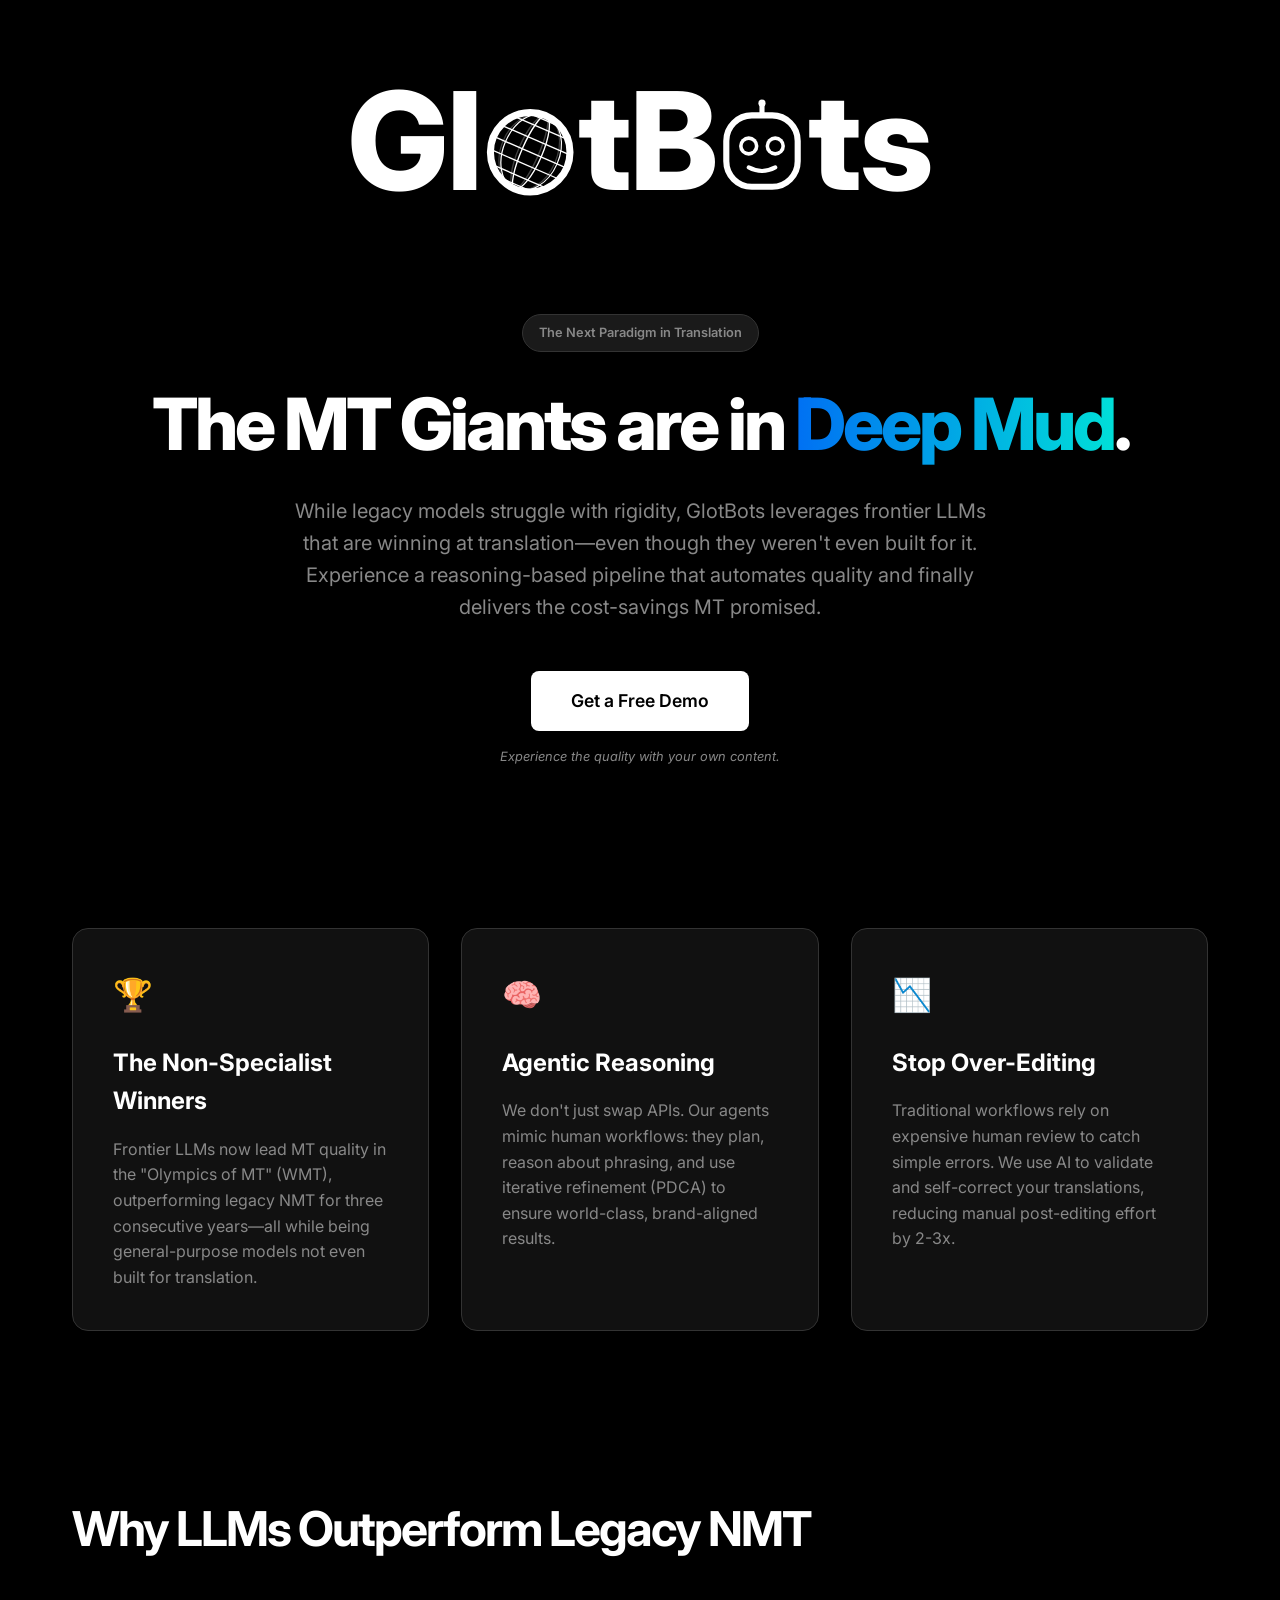
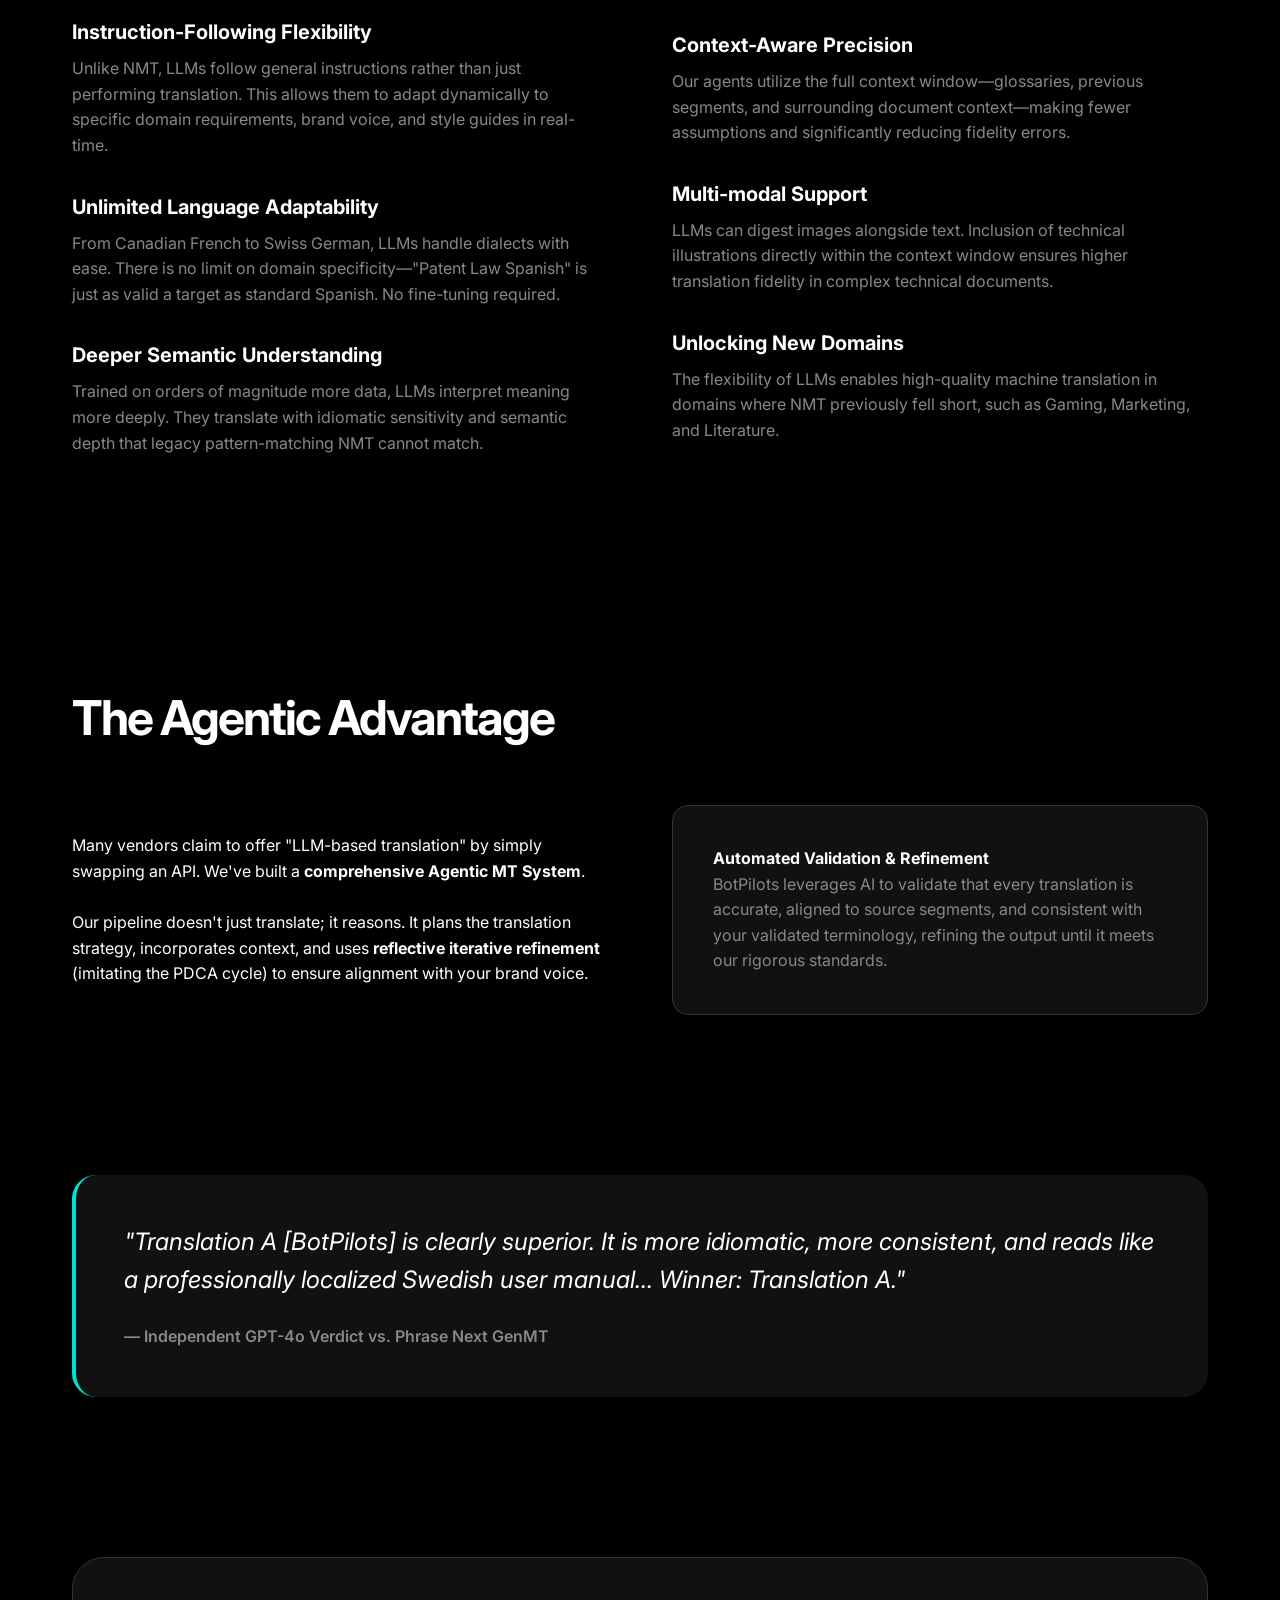
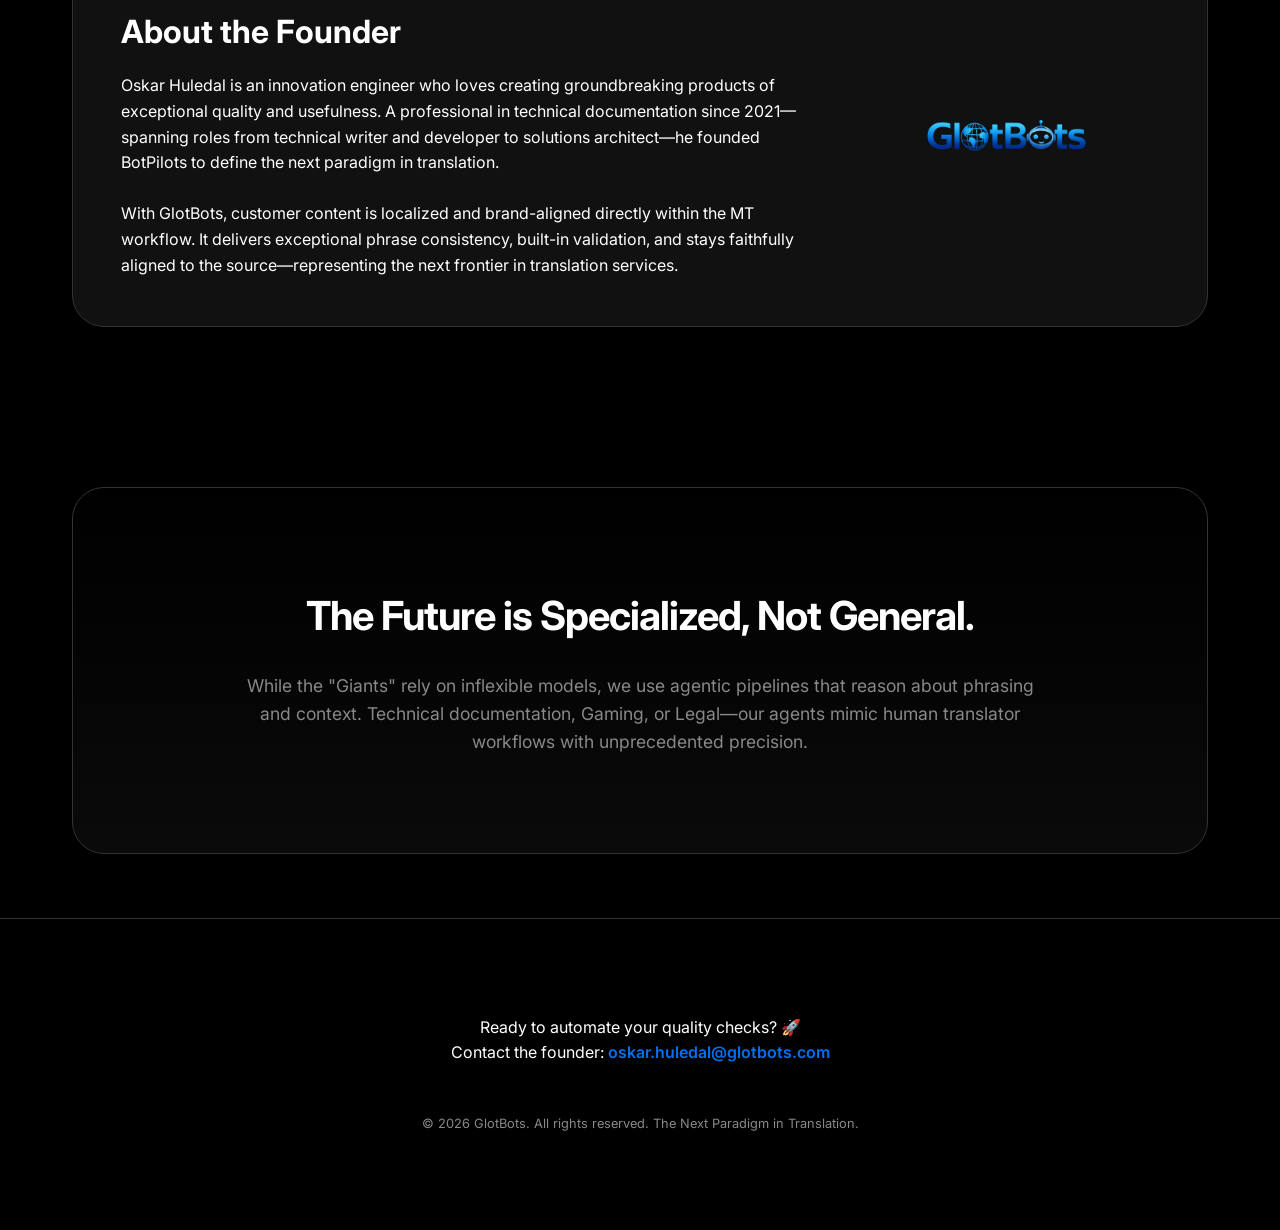
==== commit 163710e1: "incrase pupil size" ====
--- a/dev/index.html
+++ b/dev/index.html
@@ -15,16 +15,16 @@
         <nav>
             <div class="logo">
                 <div class="logo-text">
-                    <span>G</span><span>l</span><span class="globe-o"><svg viewBox="0 0 100 100"><circle cx="50" cy="50" r="45" fill="none" stroke="currentColor" stroke-width="8"/><g transform="rotate(23.5, 50, 50)"><path class="lat" d="M5 50 H95" fill="none" stroke="currentColor" stroke-width="1.5"/><path class="lat" d="M7 35 H93" fill="none" stroke="currentColor" stroke-width="1.5"/><path class="lat" d="M15 20 H85" fill="none" stroke="currentColor" stroke-width="1.5"/><path class="lat" d="M28 10 H72" fill="none" stroke="currentColor" stroke-width="1.5"/><path class="lat" d="M7 65 H93" fill="none" stroke="currentColor" stroke-width="1.5"/><path class="lat" d="M15 80 H85" fill="none" stroke="currentColor" stroke-width="1.5"/><path class="lat" d="M28 90 H72" fill="none" stroke="currentColor" stroke-width="1.5"/><path class="long-spin" fill="none" stroke="currentColor" stroke-width="2"/><path class="long-spin" fill="none" stroke="currentColor" stroke-width="2"/><path class="long-spin" fill="none" stroke="currentColor" stroke-width="2"/><path class="long-spin" fill="none" stroke="currentColor" stroke-width="2"/><path class="long-spin" fill="none" stroke="currentColor" stroke-width="2"/><path class="long-spin" fill="none" stroke="currentColor" stroke-width="2"/><path class="long-spin" fill="none" stroke="currentColor" stroke-width="2"/><path class="long-spin" fill="none" stroke="currentColor" stroke-width="2"/><path class="long-spin" fill="none" stroke="currentColor" stroke-width="2"/><path class="long-spin" fill="none" stroke="currentColor" stroke-width="2"/><path class="long-spin" fill="none" stroke="currentColor" stroke-width="2"/><path class="long-spin" fill="none" stroke="currentColor" stroke-width="2"/></g></svg></span><span>t</span><span>B</span><span class="robot-o"><svg viewBox="0 0 100 100"><line x1="50" y1="20" x2="50" y2="8" stroke="currentColor" stroke-width="5" stroke-linecap="round"/><circle cx="50" cy="8" r="3.5" fill="currentColor"/><rect x="15" y="20" width="70" height="70" rx="15" fill="none" stroke="currentColor" stroke-width="8"/><g class="robot-eye-left">
+                    <span>G</span><span>l</span><span class="globe-o"><svg viewBox="0 0 100 100"><circle cx="50" cy="50" r="45" fill="none" stroke="currentColor" stroke-width="8"/><g transform="rotate(23.5, 50, 50)"><path class="lat" d="M5 50 H95" fill="none" stroke="currentColor" stroke-width="1.5"/><path class="lat" d="M7 35 H93" fill="none" stroke="currentColor" stroke-width="1.5"/><path class="lat" d="M15 20 H85" fill="none" stroke="currentColor" stroke-width="1.5"/><path class="lat" d="M28 10 H72" fill="none" stroke="currentColor" stroke-width="1.5"/><path class="lat" d="M7 65 H93" fill="none" stroke="currentColor" stroke-width="1.5"/><path class="lat" d="M15 80 H85" fill="none" stroke="currentColor" stroke-width="1.5"/><path class="lat" d="M28 90 H72" fill="none" stroke="currentColor" stroke-width="1.5"/><path class="long-spin" fill="none" stroke="currentColor" stroke-width="2"/><path class="long-spin" fill="none" stroke="currentColor" stroke-width="2"/><path class="long-spin" fill="none" stroke="currentColor" stroke-width="2"/><path class="long-spin" fill="none" stroke="currentColor" stroke-width="2"/><path class="long-spin" fill="none" stroke="currentColor" stroke-width="2"/><path class="long-spin" fill="none" stroke="currentColor" stroke-width="2"/><path class="long-spin" fill="none" stroke="currentColor" stroke-width="2"/><path class="long-spin" fill="none" stroke="currentColor" stroke-width="2"/><path class="long-spin" fill="none" stroke="currentColor" stroke-width="2"/><path class="long-spin" fill="none" stroke="currentColor" stroke-width="2"/><path class="long-spin" fill="none" stroke="currentColor" stroke-width="2"/><path class="long-spin" fill="none" stroke="currentColor" stroke-width="2"/></g></svg></span><span>t</span><span>B</span><span class="robot-o"><svg viewBox="0 0 100 100"><line x1="50" y1="20" x2="50" y2="8" stroke="currentColor" stroke-width="5" stroke-linecap="round"/><circle cx="50" cy="8" r="3.5" fill="currentColor"/><rect x="15" y="20" width="70" height="70" rx="25" fill="none" stroke="currentColor" stroke-width="6"/><g class="robot-eye-left">
                             <circle class="eye-socket" cx="37" cy="50" r="9.5" fill="currentColor"/>
-                            <circle class="pupil" cx="37" cy="50" r="5" fill="var(--background)"/>
+                            <circle class="pupil" cx="37" cy="50" r="6" fill="var(--background)"/>
                         </g>
                         <g class="robot-eye-right">
                             <g class="robot-eye-wink">
                                 <circle class="eye-socket" cx="63" cy="50" r="9.5" fill="currentColor"/>
-                                <circle class="pupil" cx="63" cy="50" r="5" fill="var(--background)"/>
+                                <circle class="pupil" cx="63" cy="50" r="6" fill="var(--background)"/>
                             </g>
-                        </g><path class="mouth-smile" d="M37 71 Q50 78 63 71" fill="none" stroke="currentColor" stroke-width="4" stroke-linecap="round"/><ellipse class="mouth-surprised" cx="50" cy="73" rx="6" ry="8" fill="none" stroke="currentColor" stroke-width="4" stroke-linecap="round"/></svg></span><span>t</span><span>s</span>
+                        </g><path class="mouth-smile" d="M37 71 Q50 78 63 71" fill="none" stroke="currentColor" stroke-width="4" stroke-linecap="round"/><ellipse class="mouth-surprised" cx="50" cy="73" rx="6" ry="7" fill="none" stroke="currentColor" stroke-width="4" stroke-linecap="round"/></svg></span><span>t</span><span>s</span>
                 </div>
             </div>
         </nav>
--- a/dev/css/style.css
+++ b/dev/css/style.css
@@ -62,7 +62,7 @@
     display: inline-flex;
     width: 0.75em;
     height: 0.75em;
-    margin: 0 -0.03em;
+    margin: 0 -0.04em;
     position: relative;
     top: 0.05em; /* Nudge down to sit on baseline */
 }
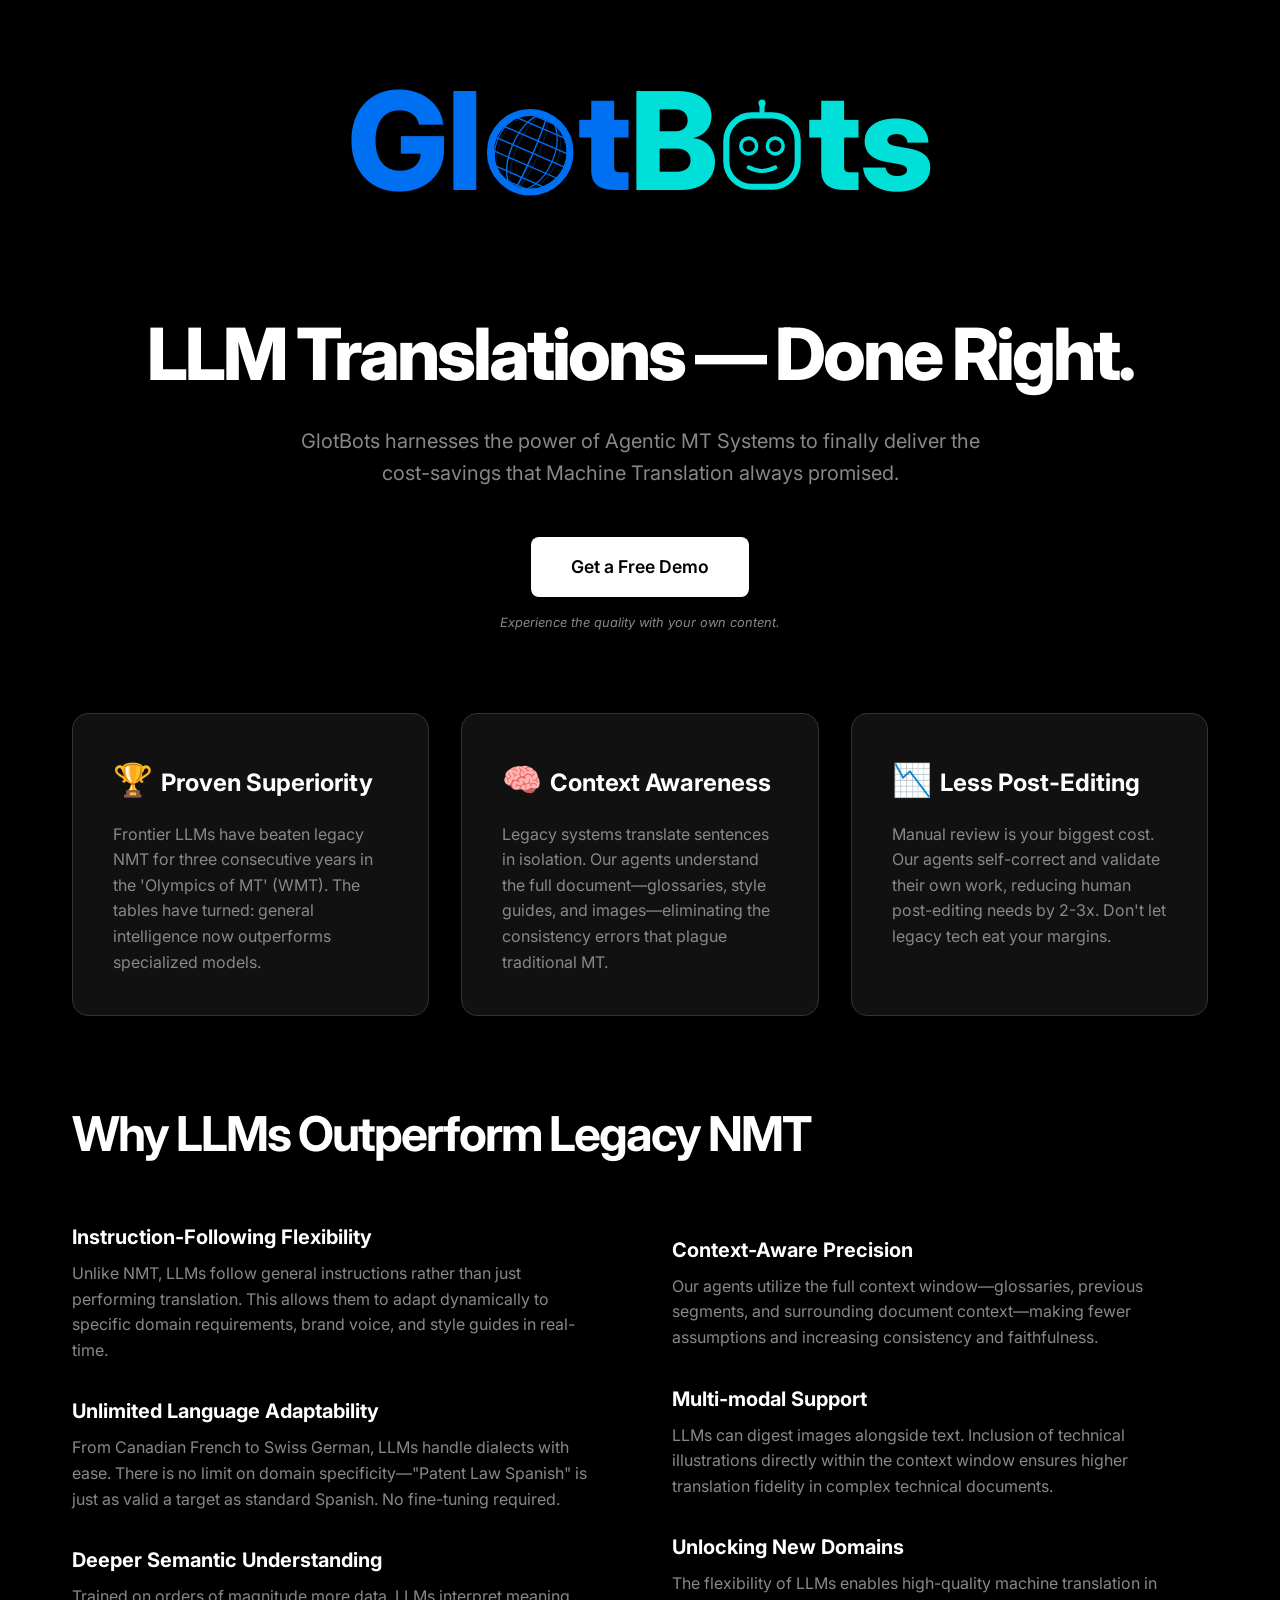
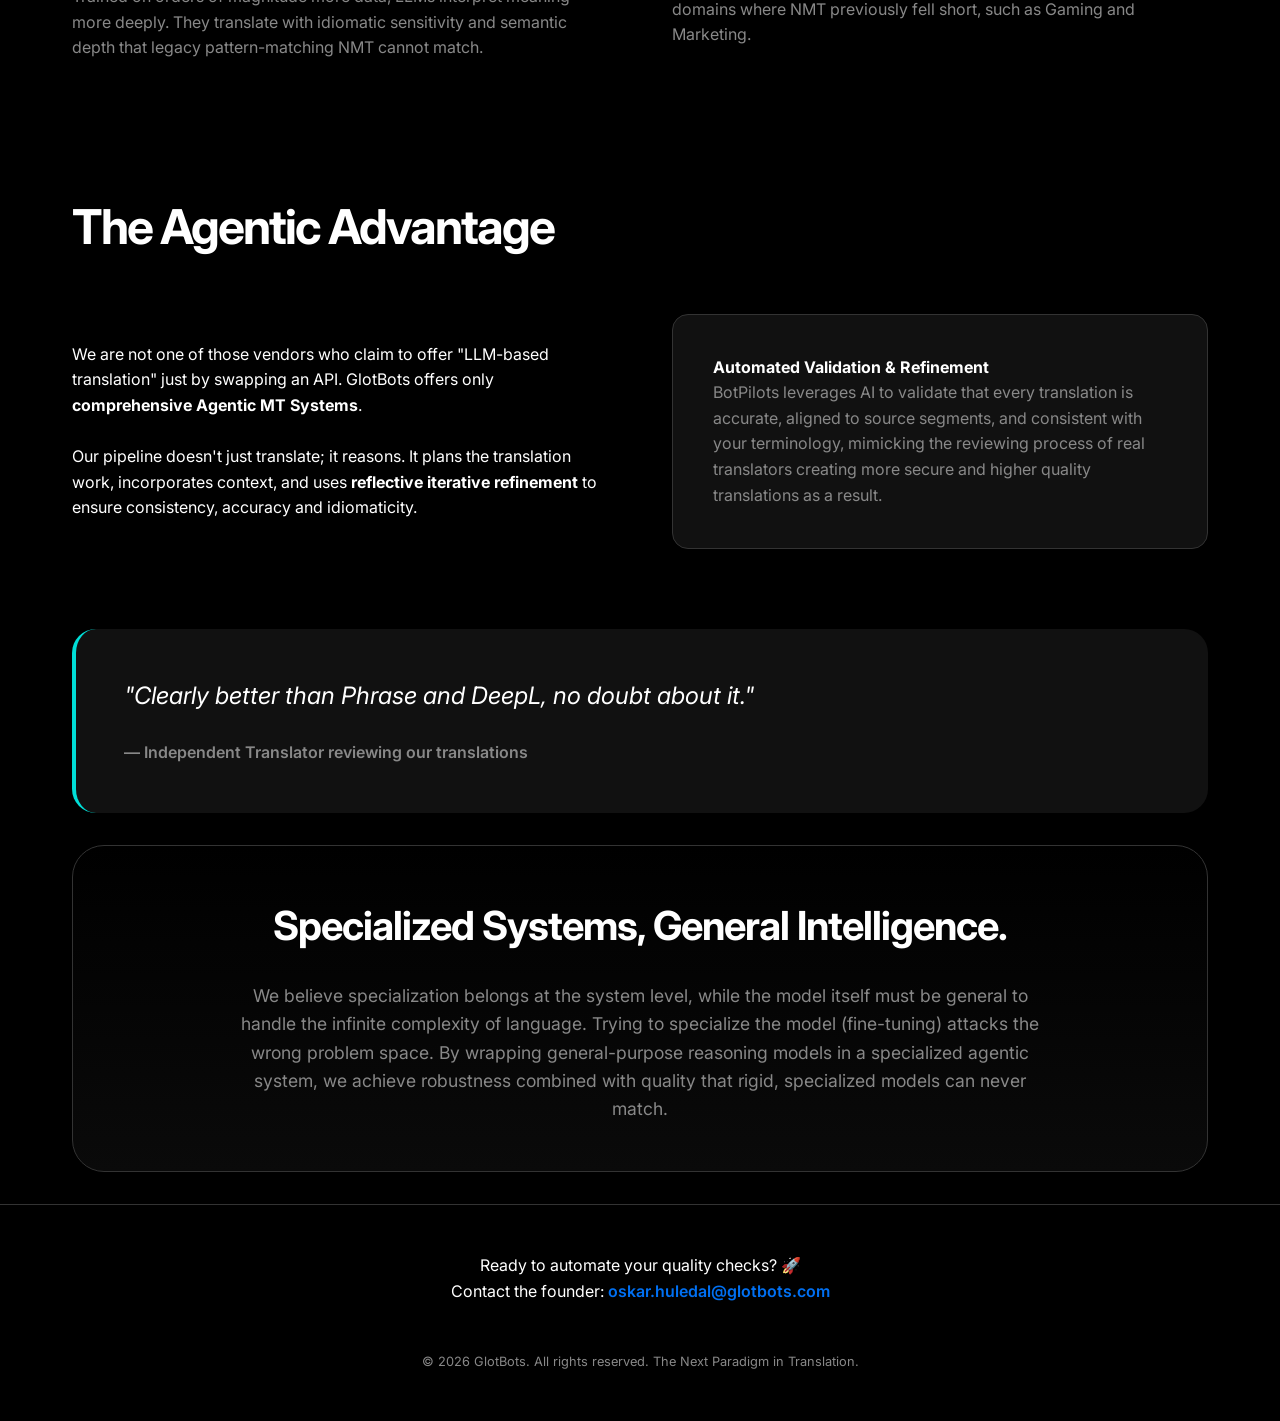
==== commit 0e8fc087: "More text edits." ====
--- a/dev/index.html
+++ b/dev/index.html
@@ -15,7 +15,7 @@
         <nav>
             <div class="logo">
                 <div class="logo-text">
-                    <span>G</span><span>l</span><span class="globe-o"><svg viewBox="0 0 100 100"><circle cx="50" cy="50" r="45" fill="none" stroke="currentColor" stroke-width="8"/><g transform="rotate(23.5, 50, 50)"><path class="lat" d="M5 50 H95" fill="none" stroke="currentColor" stroke-width="1.5"/><path class="lat" d="M7 35 H93" fill="none" stroke="currentColor" stroke-width="1.5"/><path class="lat" d="M15 20 H85" fill="none" stroke="currentColor" stroke-width="1.5"/><path class="lat" d="M28 10 H72" fill="none" stroke="currentColor" stroke-width="1.5"/><path class="lat" d="M7 65 H93" fill="none" stroke="currentColor" stroke-width="1.5"/><path class="lat" d="M15 80 H85" fill="none" stroke="currentColor" stroke-width="1.5"/><path class="lat" d="M28 90 H72" fill="none" stroke="currentColor" stroke-width="1.5"/><path class="long-spin" fill="none" stroke="currentColor" stroke-width="2"/><path class="long-spin" fill="none" stroke="currentColor" stroke-width="2"/><path class="long-spin" fill="none" stroke="currentColor" stroke-width="2"/><path class="long-spin" fill="none" stroke="currentColor" stroke-width="2"/><path class="long-spin" fill="none" stroke="currentColor" stroke-width="2"/><path class="long-spin" fill="none" stroke="currentColor" stroke-width="2"/><path class="long-spin" fill="none" stroke="currentColor" stroke-width="2"/><path class="long-spin" fill="none" stroke="currentColor" stroke-width="2"/><path class="long-spin" fill="none" stroke="currentColor" stroke-width="2"/><path class="long-spin" fill="none" stroke="currentColor" stroke-width="2"/><path class="long-spin" fill="none" stroke="currentColor" stroke-width="2"/><path class="long-spin" fill="none" stroke="currentColor" stroke-width="2"/></g></svg></span><span>t</span><span>B</span><span class="robot-o"><svg viewBox="0 0 100 100"><line x1="50" y1="20" x2="50" y2="8" stroke="currentColor" stroke-width="5" stroke-linecap="round"/><circle cx="50" cy="8" r="3.5" fill="currentColor"/><rect x="15" y="20" width="70" height="70" rx="25" fill="none" stroke="currentColor" stroke-width="6"/><g class="robot-eye-left">
+                    <span class="logo-glot">G</span><span class="logo-glot">l</span><span class="globe-o"><svg viewBox="0 0 100 100"><circle cx="50" cy="50" r="45" fill="none" stroke="currentColor" stroke-width="8"/><g transform="rotate(23.5, 50, 50)"><path class="lat" d="M5 50 H95" fill="none" stroke="currentColor" stroke-width="1.5"/><path class="lat" d="M7 35 H93" fill="none" stroke="currentColor" stroke-width="1.5"/><path class="lat" d="M15 20 H85" fill="none" stroke="currentColor" stroke-width="1.5"/><path class="lat" d="M28 10 H72" fill="none" stroke="currentColor" stroke-width="1.5"/><path class="lat" d="M7 65 H93" fill="none" stroke="currentColor" stroke-width="1.5"/><path class="lat" d="M15 80 H85" fill="none" stroke="currentColor" stroke-width="1.5"/><path class="lat" d="M28 90 H72" fill="none" stroke="currentColor" stroke-width="1.5"/><path class="long-spin" fill="none" stroke="currentColor" stroke-width="2"/><path class="long-spin" fill="none" stroke="currentColor" stroke-width="2"/><path class="long-spin" fill="none" stroke="currentColor" stroke-width="2"/><path class="long-spin" fill="none" stroke="currentColor" stroke-width="2"/><path class="long-spin" fill="none" stroke="currentColor" stroke-width="2"/><path class="long-spin" fill="none" stroke="currentColor" stroke-width="2"/><path class="long-spin" fill="none" stroke="currentColor" stroke-width="2"/><path class="long-spin" fill="none" stroke="currentColor" stroke-width="2"/><path class="long-spin" fill="none" stroke="currentColor" stroke-width="2"/><path class="long-spin" fill="none" stroke="currentColor" stroke-width="2"/><path class="long-spin" fill="none" stroke="currentColor" stroke-width="2"/></g></svg></span><span class="logo-glot">t</span><span class="logo-bots">B</span><span class="robot-o"><svg viewBox="0 0 100 100"><line x1="50" y1="20" x2="50" y2="8" stroke="currentColor" stroke-width="5" stroke-linecap="round"/><circle cx="50" cy="8" r="3.5" fill="currentColor"/><rect x="15" y="20" width="70" height="70" rx="25" fill="none" stroke="currentColor" stroke-width="6"/><g class="robot-eye-left">
                             <circle class="eye-socket" cx="37" cy="50" r="9.5" fill="currentColor"/>
                             <circle class="pupil" cx="37" cy="50" r="6" fill="var(--background)"/>
                         </g>
@@ -24,7 +24,7 @@
                                 <circle class="eye-socket" cx="63" cy="50" r="9.5" fill="currentColor"/>
                                 <circle class="pupil" cx="63" cy="50" r="6" fill="var(--background)"/>
                             </g>
-                        </g><path class="mouth-smile" d="M37 71 Q50 78 63 71" fill="none" stroke="currentColor" stroke-width="4" stroke-linecap="round"/><ellipse class="mouth-surprised" cx="50" cy="73" rx="6" ry="7" fill="none" stroke="currentColor" stroke-width="4" stroke-linecap="round"/></svg></span><span>t</span><span>s</span>
+                        </g><path class="mouth-smile" d="M37 71 Q50 78 63 71" fill="none" stroke="currentColor" stroke-width="4" stroke-linecap="round"/><ellipse class="mouth-surprised" cx="50" cy="73" rx="6" ry="7" fill="none" stroke="currentColor" stroke-width="4" stroke-linecap="round"/></svg></span><span class="logo-bots">t</span><span class="logo-bots">s</span>
                 </div>
             </div>
         </nav>
@@ -32,9 +32,8 @@
 
     <main>
         <section class="hero">
-            <div class="badge">The Next Paradigm in Translation</div>
-            <h1>The MT Giants are in <span class="highlight">Deep Mud</span>.</h1>
-            <p class="subtitle">While legacy models struggle with rigidity, GlotBots leverages frontier LLMs that are winning at translation—even though they weren't even built for it. Experience a reasoning-based pipeline that automates quality and finally delivers the cost-savings MT promised.</p>
+            <h1>LLM Translations — Done Right.</h1>
+            <p class="subtitle">GlotBots harnesses the power of Agentic MT Systems to finally deliver the cost-savings that Machine Translation always promised.</p>
             
             <div class="cta-container">
                 <a href="mailto:oskar.huledal@glotbots.com" class="cta-button">Get a Free Demo</a>
@@ -44,19 +43,17 @@
 
         <section class="features">
             <div class="feature-card">
-                <div class="icon">🏆</div>
-                <h3>The Non-Specialist Winners</h3>
-                <p>Frontier LLMs now lead MT quality in the "Olympics of MT" (WMT), outperforming legacy NMT for three consecutive years—all while being general-purpose models not even built for translation.</p>
+                <h3><span class="icon">🏆</span>Proven Superiority</h3>
+                <p>Frontier LLMs have beaten legacy NMT for three consecutive years in the 'Olympics of MT' (WMT). The tables have turned: general intelligence now outperforms specialized models.</p>
             </div>
             <div class="feature-card">
-                <div class="icon">🧠</div>
-                <h3>Agentic Reasoning</h3>
-                <p>We don't just swap APIs. Our agents mimic human workflows: they plan, reason about phrasing, and use iterative refinement (PDCA) to ensure world-class, brand-aligned results.</p>
+
+                <h3><span class="icon">🧠</span>Context Awareness</h3>
+                <p>Legacy systems translate sentences in isolation. Our agents understand the full document—glossaries, style guides, and images—eliminating the consistency errors that plague traditional MT.</p>
             </div>
             <div class="feature-card">
-                <div class="icon">📉</div>
-                <h3>Stop Over-Editing</h3>
-                <p>Traditional workflows rely on expensive human review to catch simple errors. We use AI to validate and self-correct your translations, reducing manual post-editing effort by 2-3x.</p>
+                <h3><span class="icon">📉</span>Less Post-Editing</h3>
+                <p>Manual review is your biggest cost. Our agents self-correct and validate their own work, reducing human post-editing needs by 2-3x. Don't let legacy tech eat your margins.</p>
             </div>
         </section>
 
@@ -80,7 +77,7 @@
                 <div class="list-items">
                     <div class="list-item">
                         <h4>Context-Aware Precision</h4>
-                        <p>Our agents utilize the full context window—glossaries, previous segments, and surrounding document context—making fewer assumptions and significantly reducing fidelity errors.</p>
+                        <p>Our agents utilize the full context window—glossaries, previous segments, and surrounding document context—making fewer assumptions and increasing consistency and faithfulness.</p>
                     </div>
                     <div class="list-item">
                         <h4>Multi-modal Support</h4>
@@ -88,7 +85,7 @@
                     </div>
                     <div class="list-item">
                         <h4>Unlocking New Domains</h4>
-                        <p>The flexibility of LLMs enables high-quality machine translation in domains where NMT previously fell short, such as Gaming, Marketing, and Literature.</p>
+                        <p>The flexibility of LLMs enables high-quality machine translation in domains where NMT previously fell short, such as Gaming and Marketing.</p>
                     </div>
                 </div>
             </div>
@@ -98,39 +95,28 @@
             <h2>The Agentic Advantage</h2>
             <div class="grid-2">
                 <div>
-                    <p>Many vendors claim to offer "LLM-based translation" by simply swapping an API. We've built a <strong>comprehensive Agentic MT System</strong>.</p>
+                    <p>We are not one of those vendors who claim to offer "LLM-based translation" just by swapping an API. GlotBots offers only <strong>comprehensive Agentic MT Systems</strong>.</p>
                     <br>
-                    <p>Our pipeline doesn't just translate; it reasons. It plans the translation strategy, incorporates context, and uses <strong>reflective iterative refinement</strong> (imitating the PDCA cycle) to ensure alignment with your brand voice.</p>
+                    <p>Our pipeline doesn't just translate; it reasons. It plans the translation work, incorporates context, and uses <strong>reflective iterative refinement</strong> to ensure consistency, accuracy and idiomaticity.</p>
                 </div>
                 <div class="feature-card">
                     <h4>Automated Validation & Refinement</h4>
-                    <p>BotPilots leverages AI to validate that every translation is accurate, aligned to source segments, and consistent with your validated terminology, refining the output until it meets our rigorous standards.</p>
-                </div>
-            </div>
-        </section>
-
-        <div class="testimonial">
-            <blockquote>
-                "Translation A [BotPilots] is clearly superior. It is more idiomatic, more consistent, and reads like a professionally localized Swedish user manual... Winner: Translation A."
-            </blockquote>
-            <cite>— Independent GPT-4o Verdict vs. Phrase Next GenMT</cite>
-        </div>
-
-        <section class="content-section">
-            <div class="about-founder">
-                <div class="content">
-                    <h3>About the Founder</h3>
-                    <p>Oskar Huledal is an innovation engineer who loves creating groundbreaking products of exceptional quality and usefulness. A professional in technical documentation since 2021—spanning roles from technical writer and developer to solutions architect—he founded BotPilots to define the next paradigm in translation.</p>
-                    <br>
-                    <p>With GlotBots, customer content is localized and brand-aligned directly within the MT workflow. It delivers exceptional phrase consistency, built-in validation, and stays faithfully aligned to the source—representing the next frontier in translation services.</p>
-                </div>
-                <img src="img/Glotbots.png" alt="GlotBots" style="width: 300px; height: auto; border-radius: 1rem;">
-            </div>
-        </section>
+                    <p>BotPilots leverages AI to validate that every translation is accurate, aligned to source segments, and consistent with your terminology, mimicking the reviewing process of real translators creating more secure and higher quality translations as a result.</p>
+                </div>
+            </div>
+        </section>
+
+    <div class="testimonial">
+        <blockquote>
+            "Clearly better than Phrase and DeepL, no doubt about it."
+        </blockquote>
+        <cite>— Independent Translator reviewing our translations</cite>
+    </div>
+
 
         <section class="sass-section">
-            <h2>The Future is Specialized, Not General.</h2>
-            <p>While the "Giants" rely on inflexible models, we use agentic pipelines that reason about phrasing and context. Technical documentation, Gaming, or Legal—our agents mimic human translator workflows with unprecedented precision.</p>
+            <h2>Specialized Systems, General Intelligence.</h2>
+            <p>We believe specialization belongs at the system level, while the model itself must be general to handle the infinite complexity of language. Trying to specialize the model (fine-tuning) attacks the wrong problem space. By wrapping general-purpose reasoning models in a specialized agentic system, we achieve robustness combined with quality that rigid, specialized models can never match.</p>
         </section>
     </main>
 
--- a/dev/css/style.css
+++ b/dev/css/style.css
@@ -56,6 +56,7 @@
     margin: 0 0.025em;
     position: relative;
     top: 0.05em; /* Nudge down to sit on baseline */
+    color: var(--primary);
 }
 
 .robot-o {
@@ -65,6 +66,7 @@
     margin: 0 -0.04em;
     position: relative;
     top: 0.05em; /* Nudge down to sit on baseline */
+    color: var(--highlight);
 }
 
 .long-spin {
@@ -147,7 +149,7 @@
 
 .hero {
     text-align: center;
-    padding: 2rem 0 6rem 0;
+    padding: 2rem 0 3rem 0;
     display: flex;
     flex-direction: column;
     align-items: center;
@@ -172,10 +174,24 @@
     letter-spacing: -3px;
 }
 
-.highlight {
+.deepl-mud {
+    color: #0c65a9; /* DeepL Navy Blue */
+    text-shadow: 0 0 20px rgba(4, 43, 72, 0.5); /* Slight glow for visibility on black */
+}
+
+.logo-glot {
+    color: var(--primary);
+}
+
+.logo-bots {
+    color: var(--highlight);
+}
+
+.logo-highlight {
     background: linear-gradient(to right, var(--primary), var(--highlight));
     -webkit-background-clip: text;
     -webkit-text-fill-color: transparent;
+    color: transparent; /* Fallback */
 }
 
 .subtitle {
@@ -218,7 +234,7 @@
     display: grid;
     grid-template-columns: repeat(auto-fit, minmax(300px, 1fr));
     gap: 2rem;
-    padding: 4rem 0;
+    padding: 2rem 0;
 }
 
 .feature-card {
@@ -236,6 +252,7 @@
 .feature-card .icon {
     font-size: 2rem;
     margin-bottom: 1.5rem;
+	margin-right: 0.5rem;
 }
 
 .feature-card h3 {
@@ -249,11 +266,11 @@
 
 .sass-section {
     text-align: center;
-    padding: 6rem 2rem;
+    padding: 3rem 2rem;
     background: linear-gradient(180deg, var(--background) 0%, #0a0a0a 100%);
     border-radius: 2rem;
     border: 1px solid var(--border);
-    margin: 4rem 0;
+    margin: 2rem 0;
 }
 
 .sass-section h2 {
@@ -271,7 +288,7 @@
 
 footer {
     text-align: center;
-    padding: 6rem 2rem;
+    padding: 3rem 2rem;
     border-top: 1px solid var(--border);
 }
 
@@ -292,7 +309,7 @@
 }
 
 .content-section {
-    padding: 6rem 0;
+    padding: 3rem 0;
 }
 
 .content-section h2 {
@@ -327,7 +344,7 @@
     padding: 3rem;
     border-radius: 1.5rem;
     border-left: 4px solid var(--highlight);
-    margin: 4rem 0;
+    margin: 2rem 0;
 }
 
 .testimonial blockquote {
@@ -372,7 +389,7 @@
     }
     
     .hero {
-        padding: 4rem 0;
+        padding: 2rem 0;
     }
     
     .feature-card {
